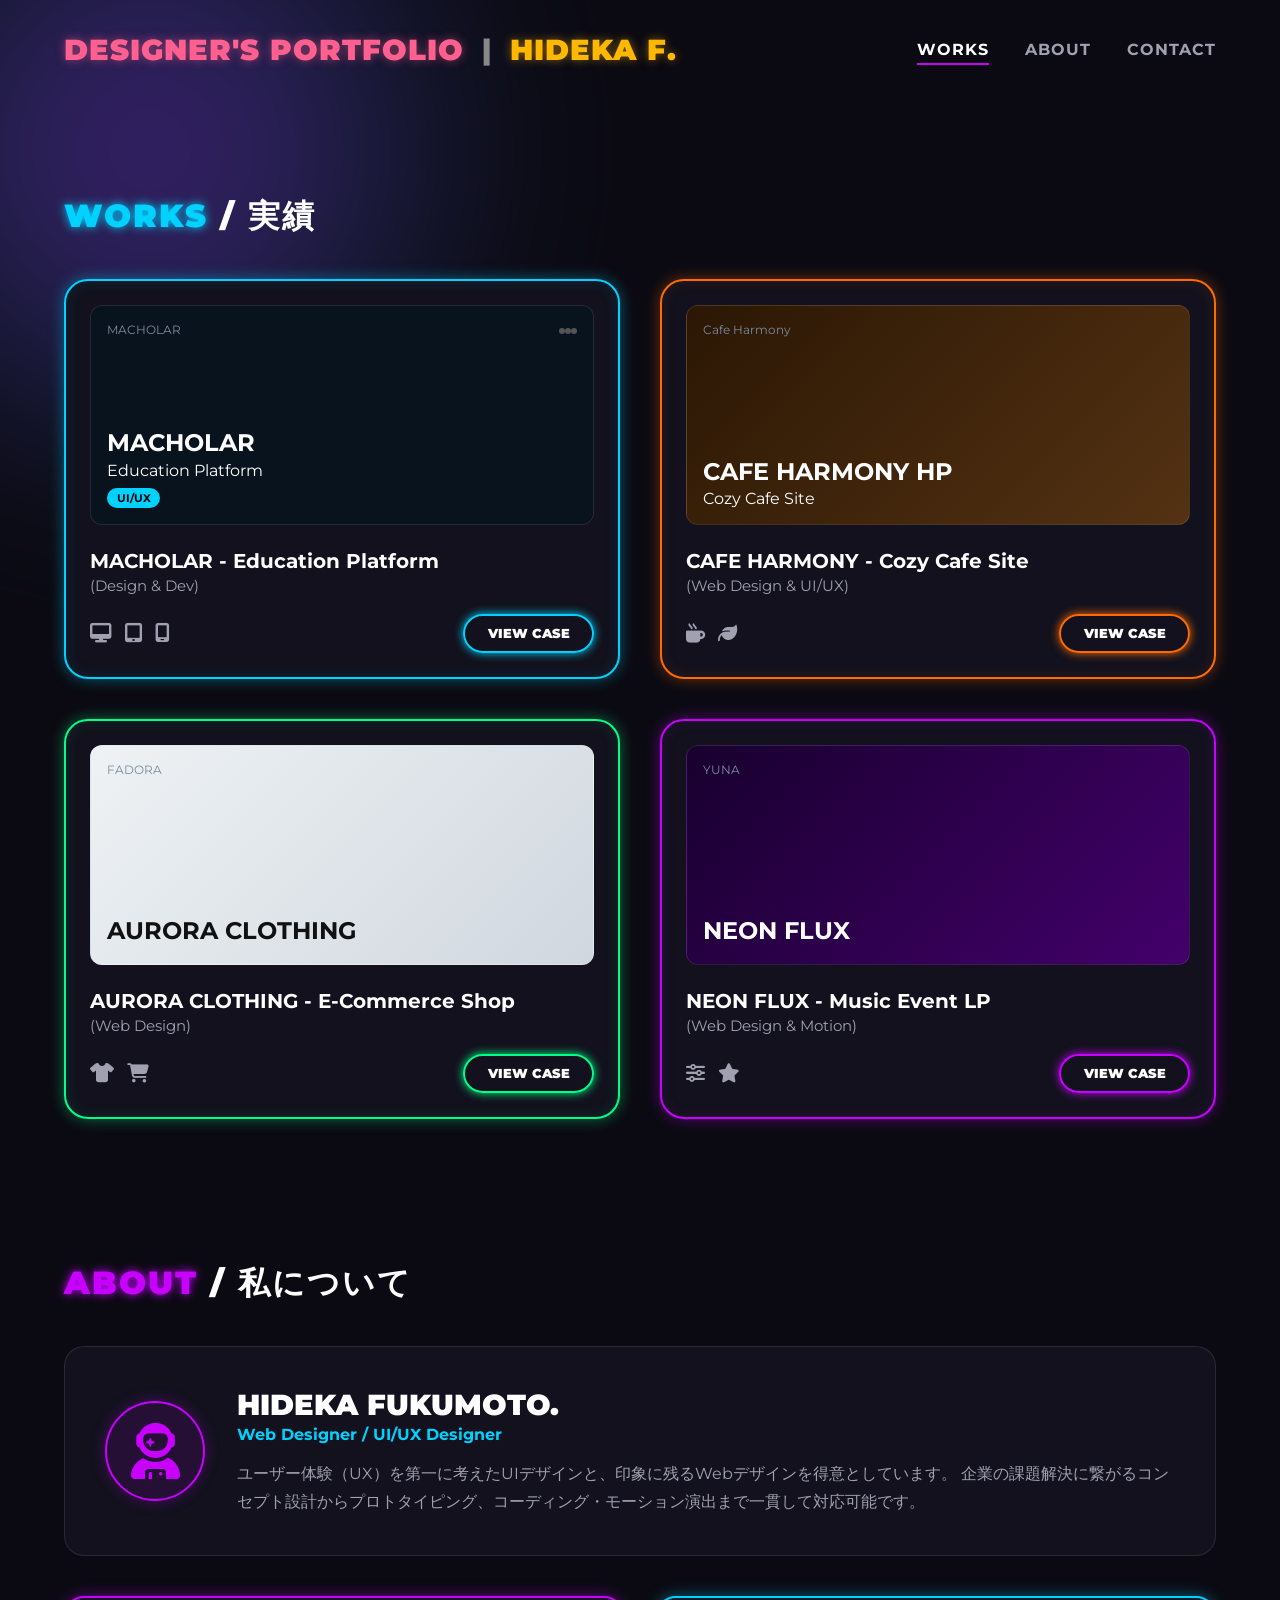
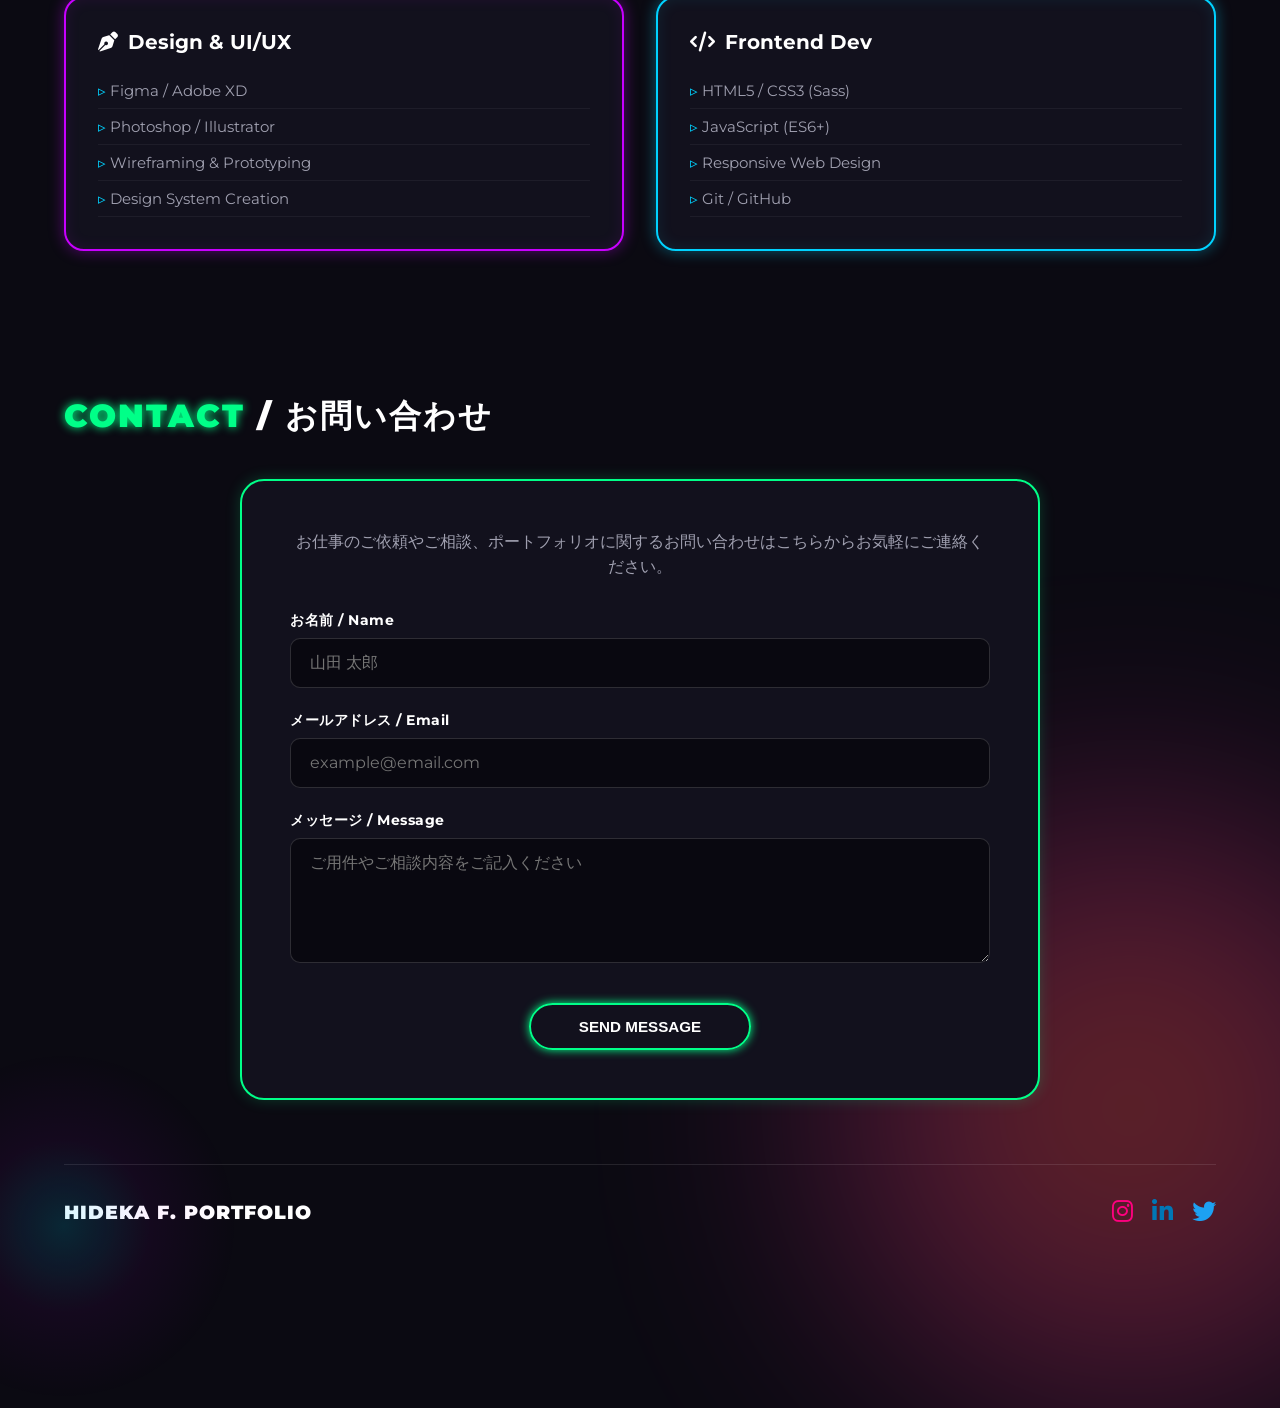
==== index.html @ 4e2003df "全体の更新（index css js）" ====
<!DOCTYPE html>
<html lang="ja">

<head>
  <meta charset="UTF-8">
  <meta name="viewport" content="width=device-width, initial-scale=1.0">
  <title>HIDEKA F. | DESIGNER'S PORTFOLIO</title>
  <link rel="stylesheet" href="css/style.css">
  <!-- アイコン表示用のFontAwesome (CDN) -->
  <link rel="stylesheet" href="https://cdnjs.cloudflare.com/ajax/libs/font-awesome/6.4.0/css/all.min.css">
  <!-- フォント (Montserrat) -->
  <link href="https://fonts.googleapis.com/css2?family=Montserrat:wght@400;700;900&display=swap" rel="stylesheet">
</head>

<body>

  <!-- 背景の発光グラフィック効果 -->
  <div class="bg-glow bg-glow-top-left"></div>
  <div class="bg-glow bg-glow-bottom-right"></div>

  <!-- ヘッダー -->
  <header class="navbar">
    <div class="logo">
      <span class="logo-highlight">DESIGNER'S PORTFOLIO</span>
      <span class="logo-divider">|</span>
      <span class="logo-name">HIDEKA F.</span>
    </div>
    <nav class="nav-links">
      <a href="#works" class="active">WORKS</a>
      <a href="#about">ABOUT</a>
      <a href="#contact">CONTACT</a>
    </nav>
  </header>
  <!-- メインコンテンツ -->
  <main class="container">

    <!-- SECTION 1: WORKS -->
    <section id="works" class="section">
      <h2 class="section-title"><span class="neon-text-blue">WORKS</span> / 実績</h2>
      <div class="works-grid">

        <!-- CARD 1: BLUE (MACHOLAR) -->
        <div class="card neon-blue">
          <div class="card-screen">
            <div class="screen-header">
              <span>MACHOLAR</span>
              <div class="dots"><span></span><span></span><span></span></div>
            </div>
            <div class="screen-body">
              <h2>MACHOLAR</h2>
              <p>Education Platform</p>
              <div class="badge">UI/UX</div>
            </div>
          </div>
          <div class="card-info">
            <h3 class="card-title">MACHOLAR - Education Platform</h3>
            <p class="card-subtitle">(Design & Dev)</p>
            <div class="card-footer">
              <div class="device-icons">
                <i class="fa-solid fa-desktop"></i>
                <i class="fa-solid fa-tablet-screen-button"></i>
                <i class="fa-solid fa-mobile-screen"></i>
              </div>
              <a href="#" class="btn btn-blue">VIEW CASE</a>
            </div>
          </div>
        </div>

        <!-- CARD 2: ORANGE (CAFE HARMONY) -->
        <div class="card neon-orange">
          <div class="card-screen cafe-bg">
            <div class="screen-header">
              <span>Cafe Harmony</span>
            </div>
            <div class="screen-body">
              <h2>CAFE HARMONY HP</h2>
              <p>Cozy Cafe Site</p>
            </div>
          </div>
          <div class="card-info">
            <h3 class="card-title">CAFE HARMONY - Cozy Cafe Site</h3>
            <p class="card-subtitle">(Web Design & UI/UX)</p>
            <div class="card-footer">
              <div class="device-icons">
                <i class="fa-solid fa-mug-hot"></i>
                <i class="fa-solid fa-leaf"></i>
              </div>
              <a href="#" class="btn btn-orange">VIEW CASE</a>
            </div>
          </div>
        </div>

        <!-- CARD 3: GREEN (AURORA CLOTHING) -->
        <div class="card neon-green">
          <div class="card-screen clothing-bg">
            <div class="screen-header">
              <span>FADORA</span>
            </div>
            <div class="screen-body dark-text">
              <h2>AURORA CLOTHING</h2>
            </div>
          </div>
          <div class="card-info">
            <h3 class="card-title">AURORA CLOTHING - E-Commerce Shop</h3>
            <p class="card-subtitle">(Web Design)</p>
            <div class="card-footer">
              <div class="device-icons">
                <i class="fa-solid fa-shirt"></i>
                <i class="fa-solid fa-cart-shopping"></i>
              </div>
              <a href="#" class="btn btn-green">VIEW CASE</a>
            </div>
          </div>
        </div>

        <!-- CARD 4: PURPLE (NEON FLUX) -->
        <div class="card neon-purple">
          <div class="card-screen neon-bg">
            <div class="screen-header">
              <span>YUNA</span>
            </div>
            <div class="screen-body">
              <h2>NEON FLUX</h2>
            </div>
          </div>
          <div class="card-info">
            <h3 class="card-title">NEON FLUX - Music Event LP</h3>
            <p class="card-subtitle">(Web Design & Motion)</p>
            <div class="card-footer">
              <div class="device-icons">
                <i class="fa-solid fa-sliders"></i>
                <i class="fa-solid fa-star"></i>
              </div>
              <a href="#" class="btn btn-purple">VIEW CASE</a>
            </div>
          </div>
        </div>

      </div>
    </section>

    <!-- SECTION 2: ABOUT (新設) -->
    <section id="about" class="section">
      <h2 class="section-title"><span class="neon-text-purple">ABOUT</span> / 私について</h2>
      <div class="about-container">

        <!-- プロフィール -->
        <div class="about-profile">
          <div class="profile-avatar">
            <i class="fa-solid fa-user-astronaut"></i>
          </div>
          <div class="profile-text">
            <h3>HIDEKA FUKUMOTO.</h3>
            <p class="subtitle">Web Designer / UI/UX Designer</p>
            <p class="description">
              ユーザー体験（UX）を第一に考えたUIデザインと、印象に残るWebデザインを得意としています。
              企業の課題解決に繋がるコンセプト設計からプロトタイピング、コーディング・モーション演出まで一貫して対応可能です。
            </p>
          </div>
        </div>

        <!-- スキルカード -->
        <div class="skills-grid">
          <div class="skill-card neon-purple">
            <h4><i class="fa-solid fa-pen-nib"></i> Design & UI/UX</h4>
            <ul>
              <li>Figma / Adobe XD</li>
              <li>Photoshop / Illustrator</li>
              <li>Wireframing & Prototyping</li>
              <li>Design System Creation</li>
            </ul>
          </div>
          <div class="skill-card neon-blue">
            <h4><i class="fa-solid fa-code"></i> Frontend Dev</h4>
            <ul>
              <li>HTML5 / CSS3 (Sass)</li>
              <li>JavaScript (ES6+)</li>
              <li>Responsive Web Design</li>
              <li>Git / GitHub</li>
            </ul>
          </div>
        </div>

      </div>
    </section>

    <!-- SECTION 3: CONTACT (新設) -->
    <section id="contact" class="section">
      <h2 class="section-title"><span class="neon-text-green">CONTACT</span> / お問い合わせ</h2>
      <div class="contact-container">
        <p class="contact-lead">お仕事のご依頼やご相談、ポートフォリオに関するお問い合わせはこちらからお気軽にご連絡ください。</p>

        <form class="contact-form" onsubmit="event.preventDefault(); alert('メッセージが送信されました！（デモ）');">
          <div class="form-group">
            <label for="name">お名前 / Name</label>
            <input type="text" id="name" placeholder="山田 太郎" required>
          </div>
          <div class="form-group">
            <label for="email">メールアドレス / Email</label>
            <input type="email" id="email" placeholder="example@email.com" required>
          </div>
          <div class="form-group">
            <label for="message">メッセージ / Message</label>
            <textarea id="message" rows="5" placeholder="ご用件やご相談内容をご記入ください" required></textarea>
          </div>
          <button type="submit" class="btn btn-green btn-submit">SEND MESSAGE</button>
        </form>
      </div>
    </section>

  </main>

  <!-- フッター -->
  <footer class="footer">
    <div class="footer-title">HIDEKA F. PORTFOLIO</div>
    <div class="social-links">
      <a href="#" class="icon-ig"><i class="fa-brands fa-instagram"></i></a>
      <a href="#" class="icon-in"><i class="fa-brands fa-linkedin-in"></i></a>
      <a href="#" class="icon-tw"><i class="fa-brands fa-twitter"></i></a>
    </div>
  </footer>
  <script src="js/main.js"></script>
</body>

</html>
---- css/style.css ----
/* --- 基本設定・カラー変数 --- */
:root {
  --bg-color: #0b0a12;
  --card-bg: #12111d;
  --text-main: #ffffff;
  --text-muted: #a0a0b0;

  /* ネオンカラー */
  --neon-blue: #00d2ff;
  --neon-orange: #ff6b00;
  --neon-green: #00ff88;
  --neon-purple: #c800ff;
}

* {
  box-sizing: border-box;
  margin: 0;
  padding: 0;
}

body {
  background-color: var(--bg-color);
  color: var(--text-main);
  font-family: "Montserrat", sans-serif;
  min-height: 100vh;
  position: relative;
  overflow-x: hidden;
  padding: 2rem 4rem;
}

/* --- 背景の発光グラデーション --- */
.bg-glow {
  position: absolute;
  border-radius: 50%;
  filter: blur(120px);
  z-index: -1;
  opacity: 0.35;
}

.bg-glow-top-left {
  width: 500px;
  height: 500px;
  background: radial-gradient(circle, var(--neon-purple), var(--neon-blue));
  top: -100px;
  left: -100px;
}

.bg-glow-bottom-right {
  width: 600px;
  height: 600px;
  background: radial-gradient(circle, var(--neon-orange), var(--neon-purple));
  bottom: -150px;
  right: -150px;
}

/* --- ナビゲーションバー --- */
.navbar {
  display: flex;
  justify-content: space-between;
  align-items: center;
  padding-bottom: 3rem;
}

.logo {
  font-size: 1.8rem;
  font-weight: 900;
  letter-spacing: 1px;
}

.logo-highlight {
  color: #ff608f;
  text-shadow: 0 0 10px rgba(255, 96, 143, 0.5);
}

.logo-divider {
  margin: 0 0.5rem;
  color: #888;
}

.logo-name {
  color: #ffb800;
  text-shadow: 0 0 10px rgba(255, 184, 0, 0.5);
}

.nav-links a {
  color: var(--text-muted);
  text-decoration: none;
  font-weight: 700;
  font-size: 1rem;
  margin-left: 2rem;
  transition: all 0.3s ease;
  letter-spacing: 1px;
}

.nav-links a:hover,
.nav-links a.active {
  color: #ffffff;
  border-bottom: 2px solid var(--neon-purple);
  padding-bottom: 4px;
}

/* --- メインコンテンツ（グリッド） --- */
.container {
  max-width: 1300px;
  margin: 0 auto;
}

.works-grid {
  display: grid;
  grid-template-columns: repeat(2, 1fr);
  gap: 2.5rem;
  margin-bottom: 4rem;
}

/* --- カードスタイル & ネオン枠線 --- */
.card {
  background-color: var(--card-bg);
  border-radius: 24px;
  padding: 1.5rem;
  transition:
    transform 0.3s ease,
    box-shadow 0.3s ease;
  position: relative;
  display: flex;
  flex-direction: column;
  justify-content: space-between;
}

.card:hover {
  transform: translateY(-8px);
}

/* ネオン個別に適用 */
.neon-blue {
  border: 2px solid var(--neon-blue);
  box-shadow:
    0 0 15px rgba(0, 210, 255, 0.4),
    inset 0 0 15px rgba(0, 210, 255, 0.1);
}

.neon-orange {
  border: 2px solid var(--neon-orange);
  box-shadow:
    0 0 15px rgba(255, 107, 0, 0.4),
    inset 0 0 15px rgba(255, 107, 0, 0.1);
}

.neon-green {
  border: 2px solid var(--neon-green);
  box-shadow:
    0 0 15px rgba(0, 255, 136, 0.4),
    inset 0 0 15px rgba(0, 255, 136, 0.1);
}

.neon-purple {
  border: 2px solid var(--neon-purple);
  box-shadow:
    0 0 15px rgba(200, 0, 255, 0.4),
    inset 0 0 15px rgba(200, 0, 255, 0.1);
}

/* --- カード内スクリーンモックアップ --- */
.card-screen {
  background: #09131d;
  border-radius: 12px;
  height: 220px;
  padding: 1rem;
  margin-bottom: 1.5rem;
  display: flex;
  flex-direction: column;
  justify-content: space-between;
  border: 1px solid rgba(255, 255, 255, 0.1);
}

.screen-header {
  display: flex;
  justify-content: space-between;
  font-size: 0.75rem;
  color: #7a8b9e;
}

.dots span {
  display: inline-block;
  width: 6px;
  height: 6px;
  background-color: #555;
  border-radius: 50%;
}

.screen-body h2 {
  font-size: 1.5rem;
  margin-bottom: 0.2rem;
}

.cafe-bg {
  background: linear-gradient(135deg, #2b1704, #543213);
}
.clothing-bg {
  background: linear-gradient(135deg, #eef2f5, #d0d7de);
  color: #111;
}
.dark-text h2 {
  color: #111;
}
.neon-bg {
  background: linear-gradient(135deg, #18002e, #43006b);
}

.badge {
  display: inline-block;
  background: var(--neon-blue);
  color: #000;
  font-size: 0.7rem;
  font-weight: bold;
  padding: 0.2rem 0.6rem;
  border-radius: 12px;
  margin-top: 0.5rem;
}

/* --- カードテキスト & フッター --- */
.card-title {
  font-size: 1.25rem;
  font-weight: 700;
}

.card-subtitle {
  color: var(--text-muted);
  font-size: 0.95rem;
  margin-top: 0.2rem;
  margin-bottom: 1.2rem;
}

.card-footer {
  display: flex;
  justify-content: space-between;
  align-items: center;
}

.device-icons {
  display: flex;
  gap: 0.8rem;
  font-size: 1.2rem;
  color: var(--text-muted);
}

/* --- VIEW CASE ボタン --- */
.btn {
  text-decoration: none;
  font-size: 0.8rem;
  font-weight: 900;
  padding: 0.6rem 1.4rem;
  border-radius: 30px;
  transition:
    transform 0.2s,
    box-shadow 0.2s;
  color: #fff;
}

.btn:hover {
  transform: scale(1.05);
}

.btn-blue {
  background-color: transparent;
  border: 2px solid var(--neon-blue);
  box-shadow: 0 0 10px var(--neon-blue);
}

.btn-orange {
  background-color: transparent;
  border: 2px solid var(--neon-orange);
  box-shadow: 0 0 10px var(--neon-orange);
}

.btn-green {
  background-color: transparent;
  border: 2px solid var(--neon-green);
  box-shadow: 0 0 10px var(--neon-green);
}

.btn-purple {
  background-color: transparent;
  border: 2px solid var(--neon-purple);
  box-shadow: 0 0 10px var(--neon-purple);
}

/* --- フッター --- */
.footer {
  display: flex;
  justify-content: space-between;
  align-items: center;
  padding-top: 2rem;
  border-top: 1px solid rgba(255, 255, 255, 0.1);
}

.footer-title {
  font-weight: 900;
  font-size: 1.2rem;
  letter-spacing: 1px;
}

.social-links {
  display: flex;
  gap: 1.2rem;
}

.social-links a {
  color: var(--neon-blue);
  font-size: 1.5rem;
  transition:
    color 0.3s,
    transform 0.3s;
}

.social-links a:hover {
  transform: scale(1.2);
}

.icon-ig {
  color: #ff007f !important;
}
.icon-in {
  color: #0077b5 !important;
}
.icon-tw {
  color: #1da1f2 !important;
}

/* レスポンシブ対応 (スマホ表示) */
@media (max-width: 768px) {
  body {
    padding: 1.5rem;
  }
  .works-grid {
    grid-template-columns: 1fr;
  }
  .navbar {
    flex-direction: column;
    gap: 1rem;
  }
  .nav-links a {
    margin: 0 0.8rem;
  }
}
/* --- 追加: マウス追従スポットライト --- */
.mouse-glow {
  position: fixed;
  width: 350px;
  height: 350px;
  border-radius: 50%;
  background: radial-gradient(
    circle,
    rgba(0, 210, 255, 0.15),
    rgba(200, 0, 255, 0.05),
    transparent 70%
  );
  pointer-events: none; /* マウス操作を邪魔しない */
  transform: translate(-50%, -50%);
  z-index: 9999;
  transition:
    width 0.3s,
    height 0.3s;
}

/* --- 追加: スクロール出現アニメーション設定 --- */
.scroll-fade {
  opacity: 0;
  transform: translateY(40px);
  transition:
    opacity 0.8s ease-out,
    transform 0.8s ease-out,
    box-shadow 0.3s ease;
}

.scroll-fade.is-visible {
  opacity: 1;
  transform: translateY(0);
}

/* 3Dチルト用の視点設定を親要素とカードに付与 */
.works-grid {
  perspective: 1000px;
}

.card {
  transform-style: preserve-3d;
  will-change: transform;
}
/* --- 追加: セクション共通デザイン --- */
.section {
  padding-top: 5rem;
  margin-bottom: 4rem;
}

.section-title {
  font-size: 2rem;
  font-weight: 900;
  margin-bottom: 2.5rem;
  letter-spacing: 2px;
}

.neon-text-blue {
  color: var(--neon-blue);
  text-shadow: 0 0 10px var(--neon-blue);
}
.neon-text-purple {
  color: var(--neon-purple);
  text-shadow: 0 0 10px var(--neon-purple);
}
.neon-text-green {
  color: var(--neon-green);
  text-shadow: 0 0 10px var(--neon-green);
}

/* --- 追加: ABOUT セクション --- */
.about-container {
  display: flex;
  flex-direction: column;
  gap: 2.5rem;
}

.about-profile {
  display: flex;
  align-items: center;
  gap: 2rem;
  background: var(--card-bg);
  padding: 2.5rem;
  border-radius: 20px;
  border: 1px solid rgba(255, 255, 255, 0.1);
}

.profile-avatar {
  font-size: 3.5rem;
  color: var(--neon-purple);
  background: rgba(200, 0, 255, 0.1);
  width: 100px;
  height: 100px;
  border-radius: 50%;
  display: flex;
  align-items: center;
  justify-content: center;
  border: 2px solid var(--neon-purple);
  box-shadow: 0 0 15px rgba(200, 0, 255, 0.3);
  flex-shrink: 0;
}

.profile-text h3 {
  font-size: 1.8rem;
  font-weight: 900;
}

.profile-text .subtitle {
  color: var(--neon-blue);
  font-weight: 700;
  margin-top: 0.2rem;
  margin-bottom: 1rem;
}

.profile-text .description {
  color: var(--text-muted);
  line-height: 1.7;
}

.skills-grid {
  display: grid;
  grid-template-columns: repeat(2, 1fr);
  gap: 2rem;
}

.skill-card {
  background: var(--card-bg);
  padding: 2rem;
  border-radius: 20px;
}

.skill-card h4 {
  font-size: 1.25rem;
  margin-bottom: 1.2rem;
  display: flex;
  align-items: center;
  gap: 0.6rem;
}

.skill-card ul {
  list-style: none;
  padding-left: 0;
}

.skill-card li {
  color: var(--text-muted);
  padding: 0.5rem 0;
  border-bottom: 1px solid rgba(255, 255, 255, 0.05);
  font-size: 0.95rem;
}

.skill-card li::before {
  content: "▹ ";
  color: var(--neon-blue);
}

/* --- 追加: CONTACT セクション --- */
.contact-container {
  background: var(--card-bg);
  padding: 3rem;
  border-radius: 24px;
  border: 2px solid var(--neon-green);
  box-shadow: 0 0 15px rgba(0, 255, 136, 0.2);
  max-width: 800px;
  margin: 0 auto;
}

.contact-lead {
  color: var(--text-muted);
  margin-bottom: 2rem;
  text-align: center;
  line-height: 1.6;
}

.contact-form {
  display: flex;
  flex-direction: column;
  gap: 1.5rem;
}

.form-group {
  display: flex;
  flex-direction: column;
  gap: 0.5rem;
}

.form-group label {
  font-size: 0.85rem;
  font-weight: 700;
  color: var(--text-main);
  letter-spacing: 0.5px;
}

.form-group input,
.form-group textarea {
  background: #090810;
  border: 1px solid rgba(255, 255, 255, 0.15);
  border-radius: 10px;
  padding: 0.9rem 1.2rem;
  color: #fff;
  font-family: inherit;
  font-size: 1rem;
  outline: none;
  transition:
    border-color 0.3s,
    box-shadow 0.3s;
}

.form-group input:focus,
.form-group textarea:focus {
  border-color: var(--neon-green);
  box-shadow: 0 0 12px rgba(0, 255, 136, 0.3);
}

.btn-submit {
  align-self: center;
  cursor: pointer;
  padding: 0.8rem 3rem;
  font-size: 0.95rem;
  margin-top: 1rem;
}

/* スマホ表示の調整 */
@media (max-width: 768px) {
  .about-profile {
    flex-direction: column;
    text-align: center;
  }
  .skills-grid {
    grid-template-columns: 1fr;
  }
  .contact-container {
    padding: 1.5rem;
  }
}
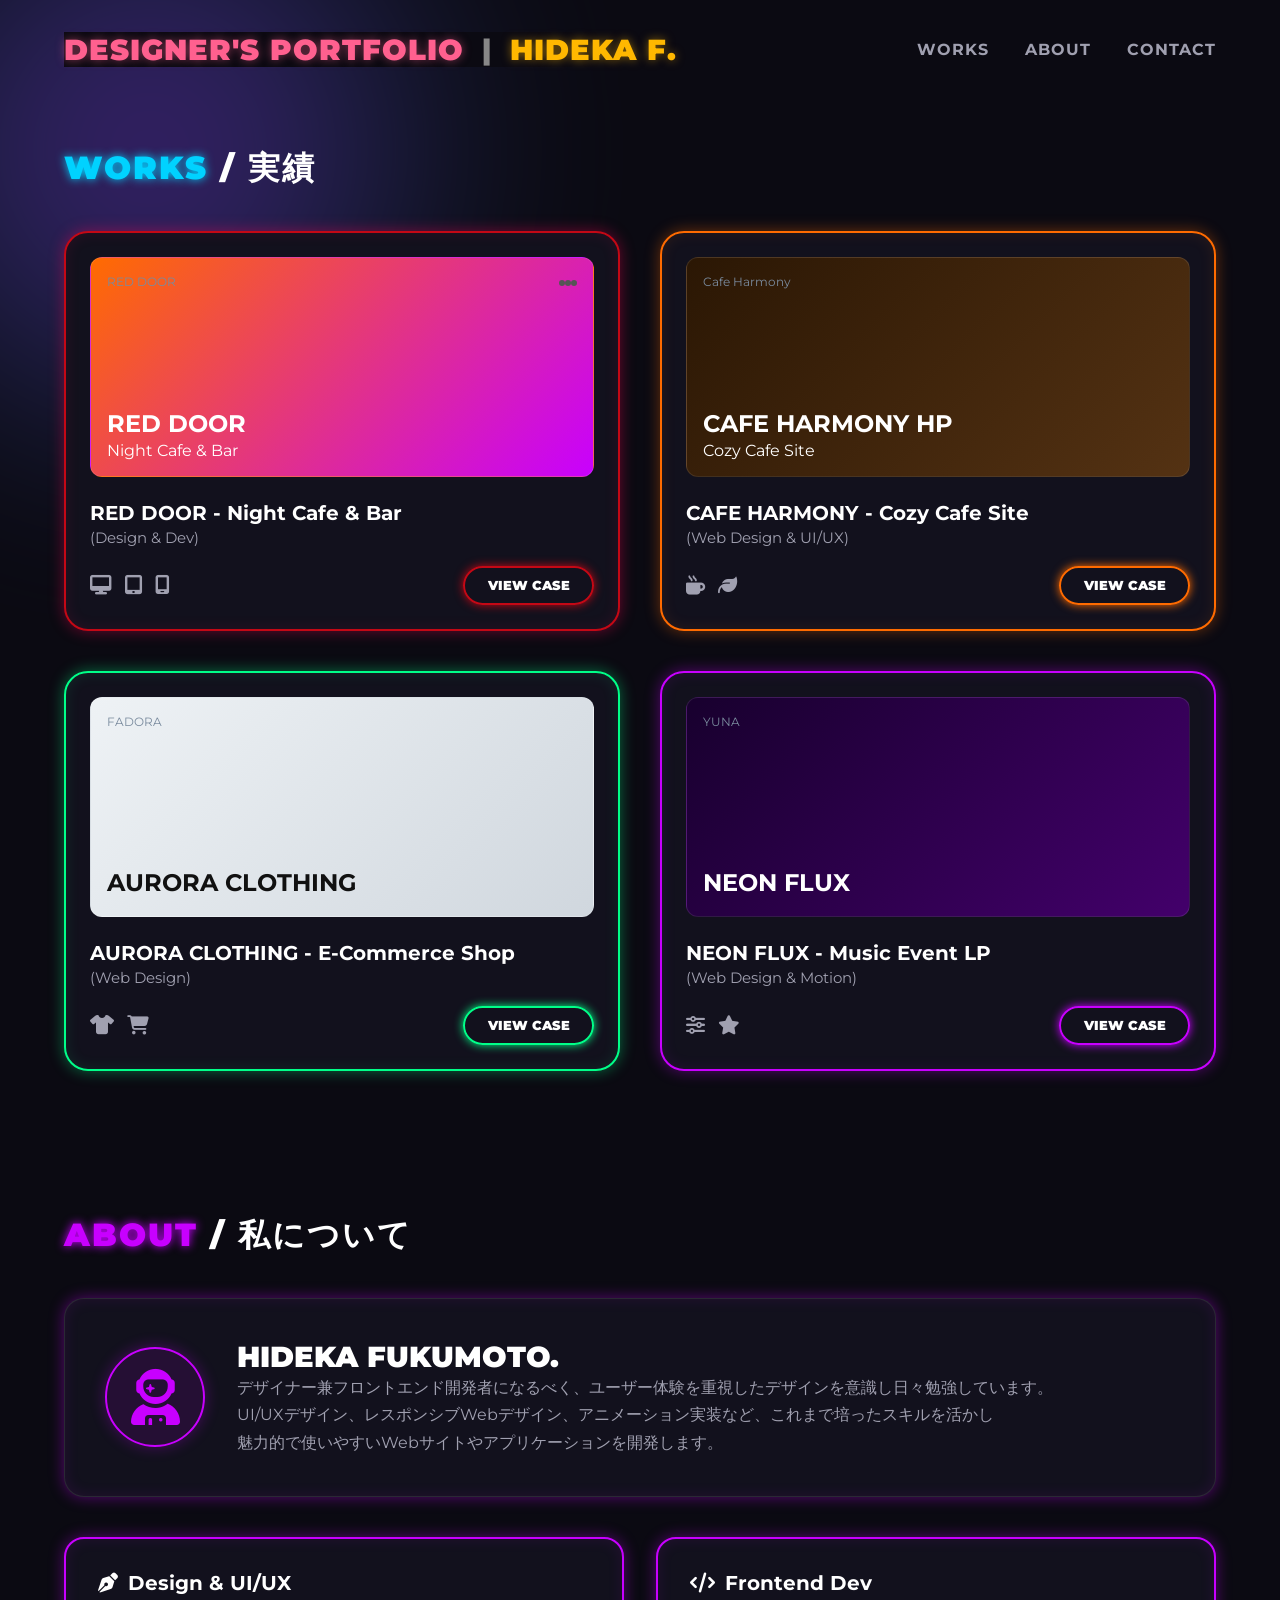
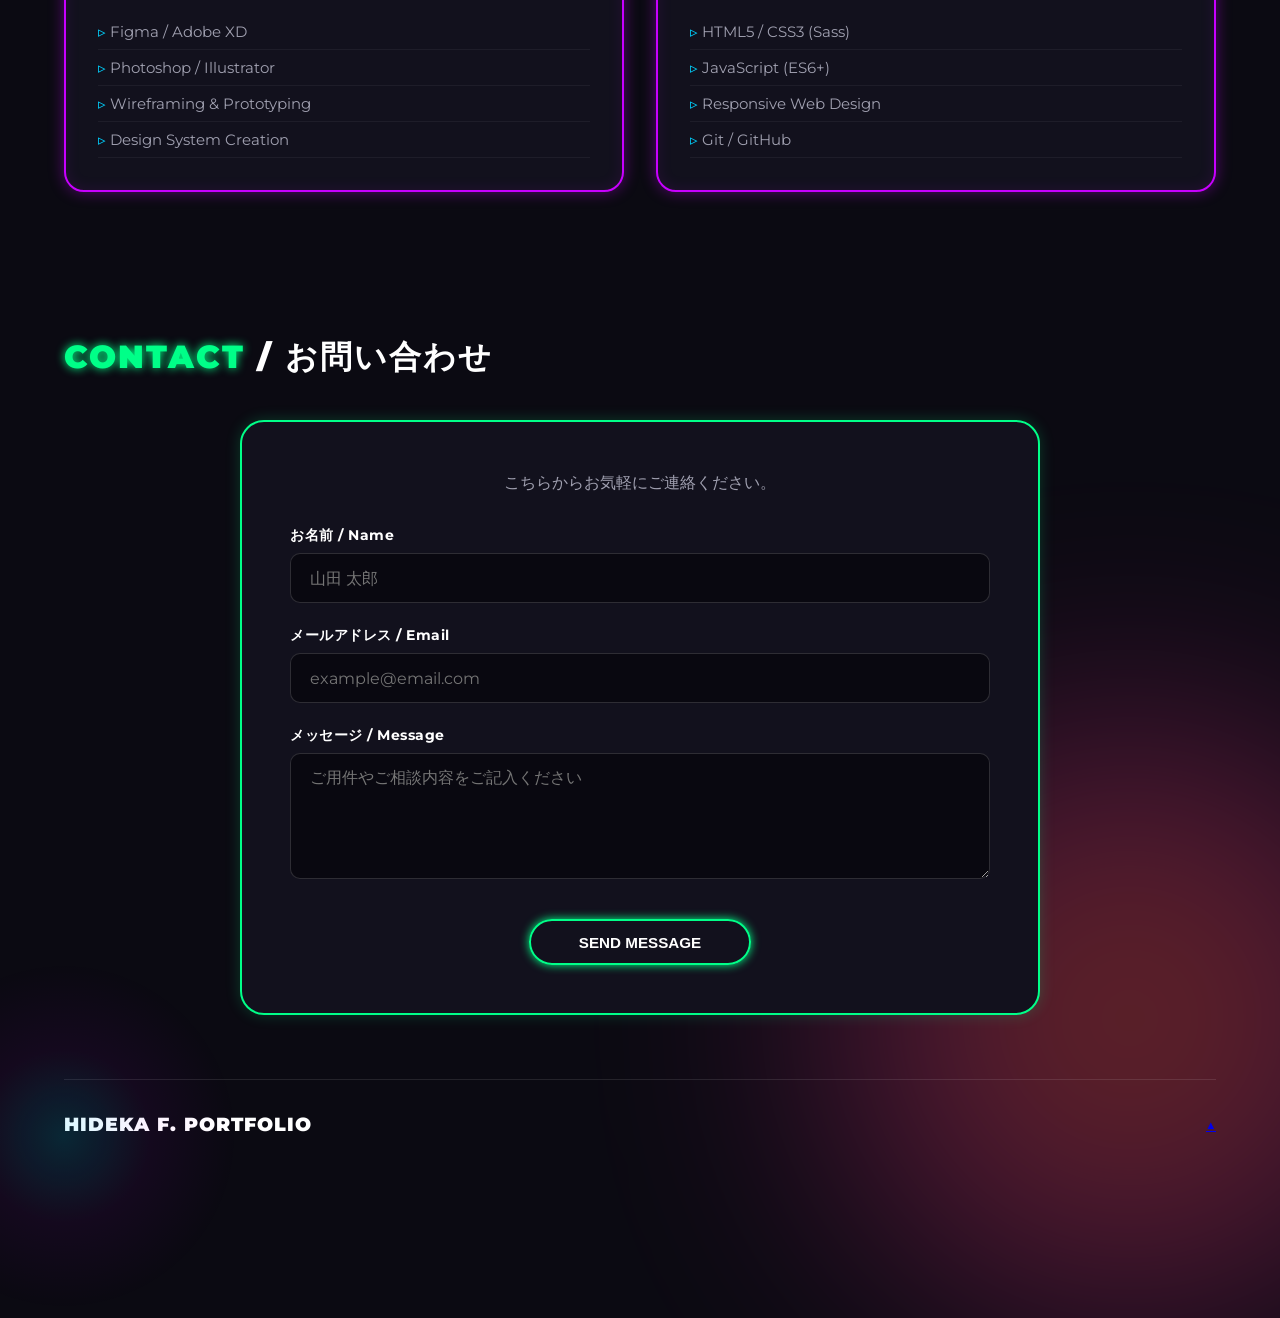
==== commit 5ebde5cf: "デザイン調整" ====
--- a/index.html
+++ b/index.html
@@ -4,7 +4,7 @@
 <head>
   <meta charset="UTF-8">
   <meta name="viewport" content="width=device-width, initial-scale=1.0">
-  <title>HIDEKA F. | DESIGNER'S PORTFOLIO</title>
+  <title>HIDEKA F. | PORTFOLIO</title>
   <link rel="stylesheet" href="css/style.css">
   <!-- アイコン表示用のFontAwesome (CDN) -->
   <link rel="stylesheet" href="https://cdnjs.cloudflare.com/ajax/libs/font-awesome/6.4.0/css/all.min.css">
@@ -26,7 +26,7 @@
       <span class="logo-name">HIDEKA F.</span>
     </div>
     <nav class="nav-links">
-      <a href="#works" class="active">WORKS</a>
+      <a href="#works">WORKS</a>
       <a href="#about">ABOUT</a>
       <a href="#contact">CONTACT</a>
     </nav>
@@ -39,21 +39,20 @@
       <h2 class="section-title"><span class="neon-text-blue">WORKS</span> / 実績</h2>
       <div class="works-grid">
 
-        <!-- CARD 1: BLUE (MACHOLAR) -->
-        <div class="card neon-blue">
-          <div class="card-screen">
-            <div class="screen-header">
-              <span>MACHOLAR</span>
+        <!-- CARD 1: RED (RED DOOR) -->
+        <div class="card neon-red">
+          <div class="card-screen bar-bg">
+            <div class="screen-header">
+              <span>RED DOOR</span>
               <div class="dots"><span></span><span></span><span></span></div>
             </div>
             <div class="screen-body">
-              <h2>MACHOLAR</h2>
-              <p>Education Platform</p>
-              <div class="badge">UI/UX</div>
-            </div>
-          </div>
-          <div class="card-info">
-            <h3 class="card-title">MACHOLAR - Education Platform</h3>
+              <h2>RED DOOR</h2>
+              <p>Night Cafe & Bar</p>
+            </div>
+          </div>
+          <div class="card-info">
+            <h3 class="card-title">RED DOOR - Night Cafe & Bar</h3>
             <p class="card-subtitle">(Design & Dev)</p>
             <div class="card-footer">
               <div class="device-icons">
@@ -61,7 +60,7 @@
                 <i class="fa-solid fa-tablet-screen-button"></i>
                 <i class="fa-solid fa-mobile-screen"></i>
               </div>
-              <a href="#" class="btn btn-blue">VIEW CASE</a>
+              <a href="https://hidekaxxx.github.io/RedDoor/" class="btn btn-red">VIEW CASE</a>
             </div>
           </div>
         </div>
@@ -139,22 +138,22 @@
       </div>
     </section>
 
-    <!-- SECTION 2: ABOUT (新設) -->
+    <!-- SECTION 2: ABOUT -->
     <section id="about" class="section">
       <h2 class="section-title"><span class="neon-text-purple">ABOUT</span> / 私について</h2>
       <div class="about-container">
 
         <!-- プロフィール -->
-        <div class="about-profile">
+        <div class="about-profile neon-purple">
           <div class="profile-avatar">
             <i class="fa-solid fa-user-astronaut"></i>
           </div>
           <div class="profile-text">
             <h3>HIDEKA FUKUMOTO.</h3>
-            <p class="subtitle">Web Designer / UI/UX Designer</p>
             <p class="description">
-              ユーザー体験（UX）を第一に考えたUIデザインと、印象に残るWebデザインを得意としています。
-              企業の課題解決に繋がるコンセプト設計からプロトタイピング、コーディング・モーション演出まで一貫して対応可能です。
+              デザイナー兼フロントエンド開発者になるべく、ユーザー体験を重視したデザインを意識し日々勉強しています。<br>
+              UI/UXデザイン、レスポンシブWebデザイン、アニメーション実装など、これまで培ったスキルを活かし<br>
+              魅力的で使いやすいWebサイトやアプリケーションを開発します。
             </p>
           </div>
         </div>
@@ -170,7 +169,7 @@
               <li>Design System Creation</li>
             </ul>
           </div>
-          <div class="skill-card neon-blue">
+          <div class="skill-card neon-purple">
             <h4><i class="fa-solid fa-code"></i> Frontend Dev</h4>
             <ul>
               <li>HTML5 / CSS3 (Sass)</li>
@@ -184,13 +183,13 @@
       </div>
     </section>
 
-    <!-- SECTION 3: CONTACT (新設) -->
+    <!-- SECTION 3: CONTACT -->
     <section id="contact" class="section">
       <h2 class="section-title"><span class="neon-text-green">CONTACT</span> / お問い合わせ</h2>
       <div class="contact-container">
-        <p class="contact-lead">お仕事のご依頼やご相談、ポートフォリオに関するお問い合わせはこちらからお気軽にご連絡ください。</p>
-
-        <form class="contact-form" onsubmit="event.preventDefault(); alert('メッセージが送信されました！（デモ）');">
+        <p class="contact-lead">こちらからお気軽にご連絡ください。</p>
+
+        <form class="contact-form" onsubmit="event.preventDefault(送信完了); alert('メッセージが送信されました！');">
           <div class="form-group">
             <label for="name">お名前 / Name</label>
             <input type="text" id="name" placeholder="山田 太郎" required>
@@ -213,10 +212,7 @@
   <!-- フッター -->
   <footer class="footer">
     <div class="footer-title">HIDEKA F. PORTFOLIO</div>
-    <div class="social-links">
-      <a href="#" class="icon-ig"><i class="fa-brands fa-instagram"></i></a>
-      <a href="#" class="icon-in"><i class="fa-brands fa-linkedin-in"></i></a>
-      <a href="#" class="icon-tw"><i class="fa-brands fa-twitter"></i></a>
+    <a href="#">▲</a>
     </div>
   </footer>
   <script src="js/main.js"></script>
--- a/css/style.css
+++ b/css/style.css
@@ -6,10 +6,11 @@
   --text-muted: #a0a0b0;
 
   /* ネオンカラー */
-  --neon-blue: #00d2ff;
+  --neon-red: #c40815;
   --neon-orange: #ff6b00;
   --neon-green: #00ff88;
   --neon-purple: #c800ff;
+  --neon-blue: #00d2ff;
 }
 
 * {
@@ -58,7 +59,11 @@
   display: flex;
   justify-content: space-between;
   align-items: center;
-  padding-bottom: 3rem;
+  padding-bottom: 1.5rem 0;
+  position: sticky;
+  top: 0;
+  z-index: 1000;
+  background-color: var(--bg-color);
 }
 
 .logo {
@@ -131,11 +136,11 @@
 }
 
 /* ネオン個別に適用 */
-.neon-blue {
-  border: 2px solid var(--neon-blue);
+.neon-red {
+  border: 2px solid var(--neon-red);
   box-shadow:
-    0 0 15px rgba(0, 210, 255, 0.4),
-    inset 0 0 15px rgba(0, 210, 255, 0.1);
+    0 0 15px rgba(255, 0, 85, 0.4),
+    inset 0 0 15px rgba(255, 0, 85, 0.1);
 }
 
 .neon-orange {
@@ -192,6 +197,10 @@
   margin-bottom: 0.2rem;
 }
 
+.bar-bg {
+  background: linear-gradient(135deg, #ff6b00, #c800ff);
+  color: #fff;
+}
 .cafe-bg {
   background: linear-gradient(135deg, #2b1704, #543213);
 }
@@ -208,7 +217,7 @@
 
 .badge {
   display: inline-block;
-  background: var(--neon-blue);
+  background: var(--neon-red);
   color: #000;
   font-size: 0.7rem;
   font-weight: bold;
@@ -260,10 +269,10 @@
   transform: scale(1.05);
 }
 
-.btn-blue {
+.btn-red {
   background-color: transparent;
-  border: 2px solid var(--neon-blue);
-  box-shadow: 0 0 10px var(--neon-blue);
+  border: 2px solid var(--neon-red);
+  box-shadow: 0 0 10px var(--neon-red);
 }
 
 .btn-orange {
@@ -342,7 +351,7 @@
     margin: 0 0.8rem;
   }
 }
-/* --- 追加: マウス追従スポットライト --- */
+/* ---  マウス追従スポットライト --- */
 .mouse-glow {
   position: fixed;
   width: 350px;
@@ -362,7 +371,7 @@
     height 0.3s;
 }
 
-/* --- 追加: スクロール出現アニメーション設定 --- */
+/* --- スクロール出現アニメーション設定 --- */
 .scroll-fade {
   opacity: 0;
   transform: translateY(40px);
@@ -386,7 +395,7 @@
   transform-style: preserve-3d;
   will-change: transform;
 }
-/* --- 追加: セクション共通デザイン --- */
+/* ---  セクション共通デザイン --- */
 .section {
   padding-top: 5rem;
   margin-bottom: 4rem;
@@ -412,7 +421,7 @@
   text-shadow: 0 0 10px var(--neon-green);
 }
 
-/* --- 追加: ABOUT セクション --- */
+/* --- ABOUT セクション --- */
 .about-container {
   display: flex;
   flex-direction: column;
@@ -498,7 +507,7 @@
   color: var(--neon-blue);
 }
 
-/* --- 追加: CONTACT セクション --- */
+/* ---  CONTACT セクション --- */
 .contact-container {
   background: var(--card-bg);
   padding: 3rem;
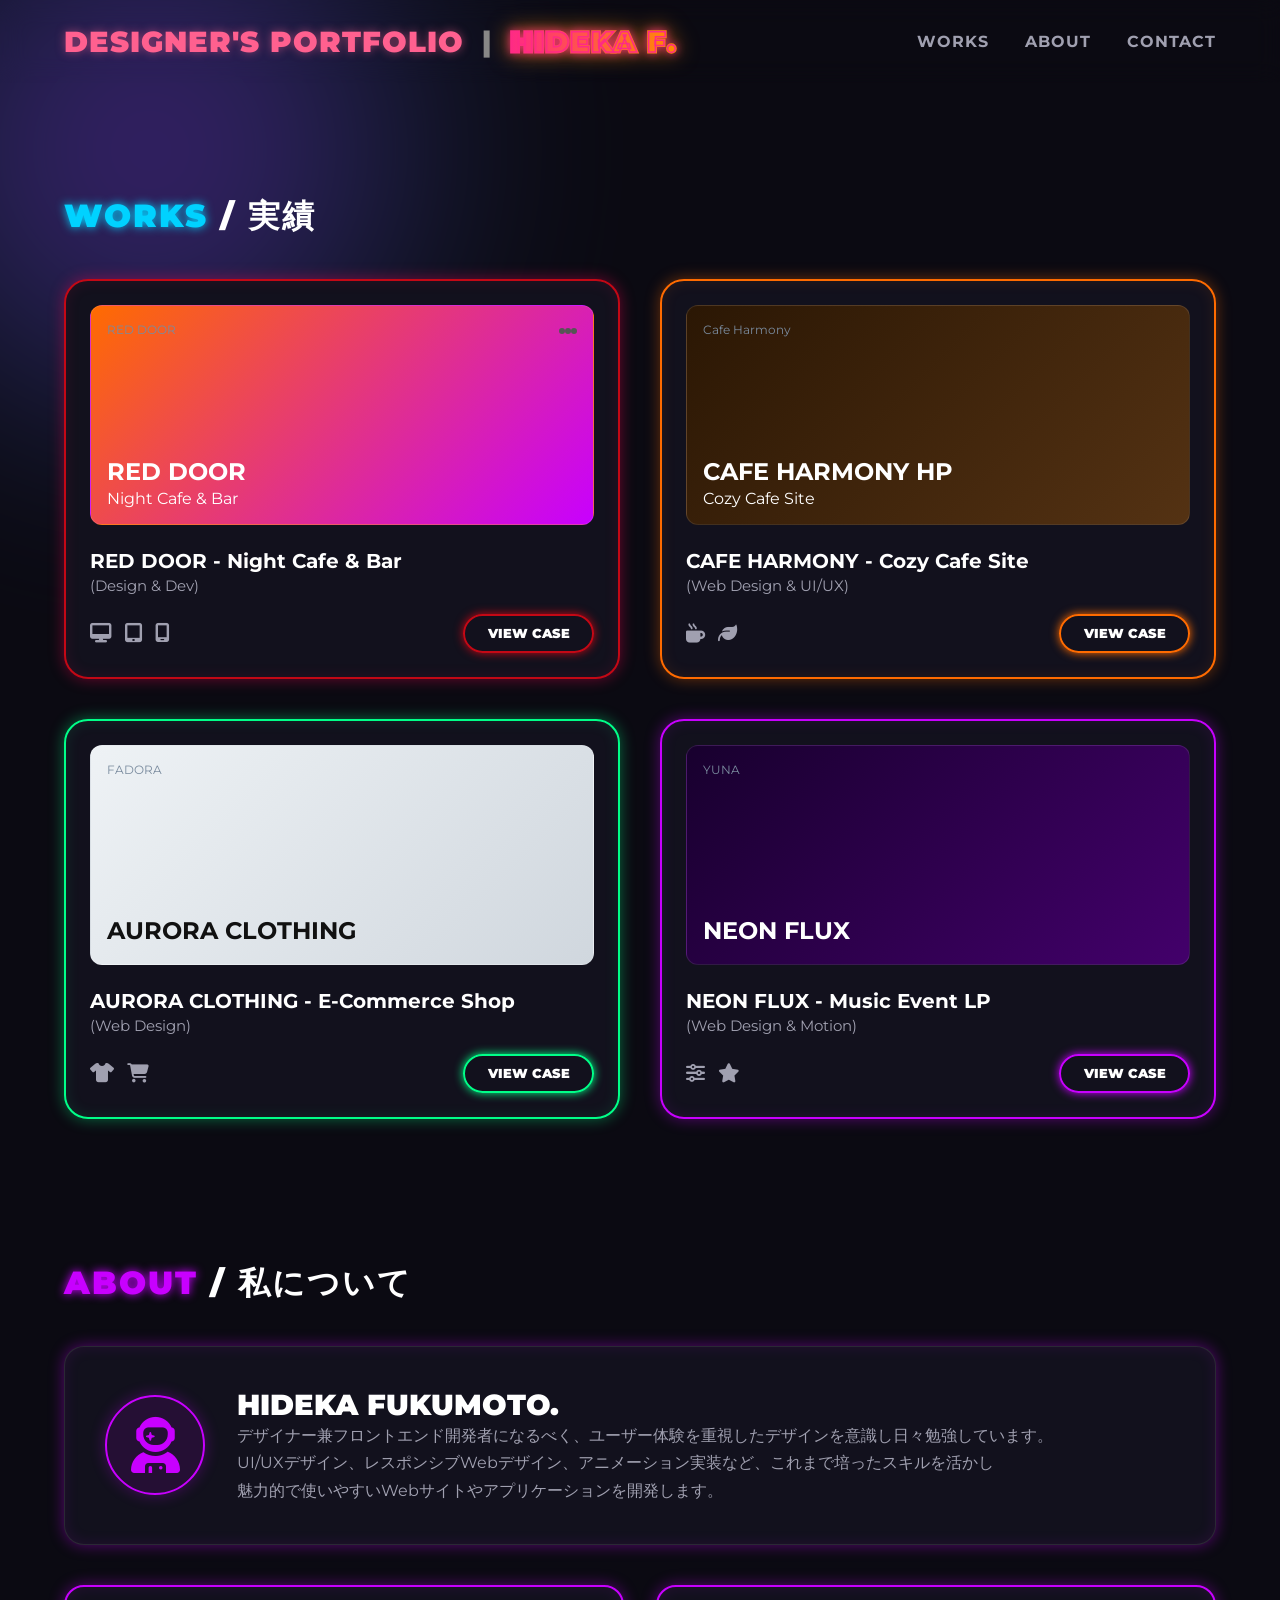
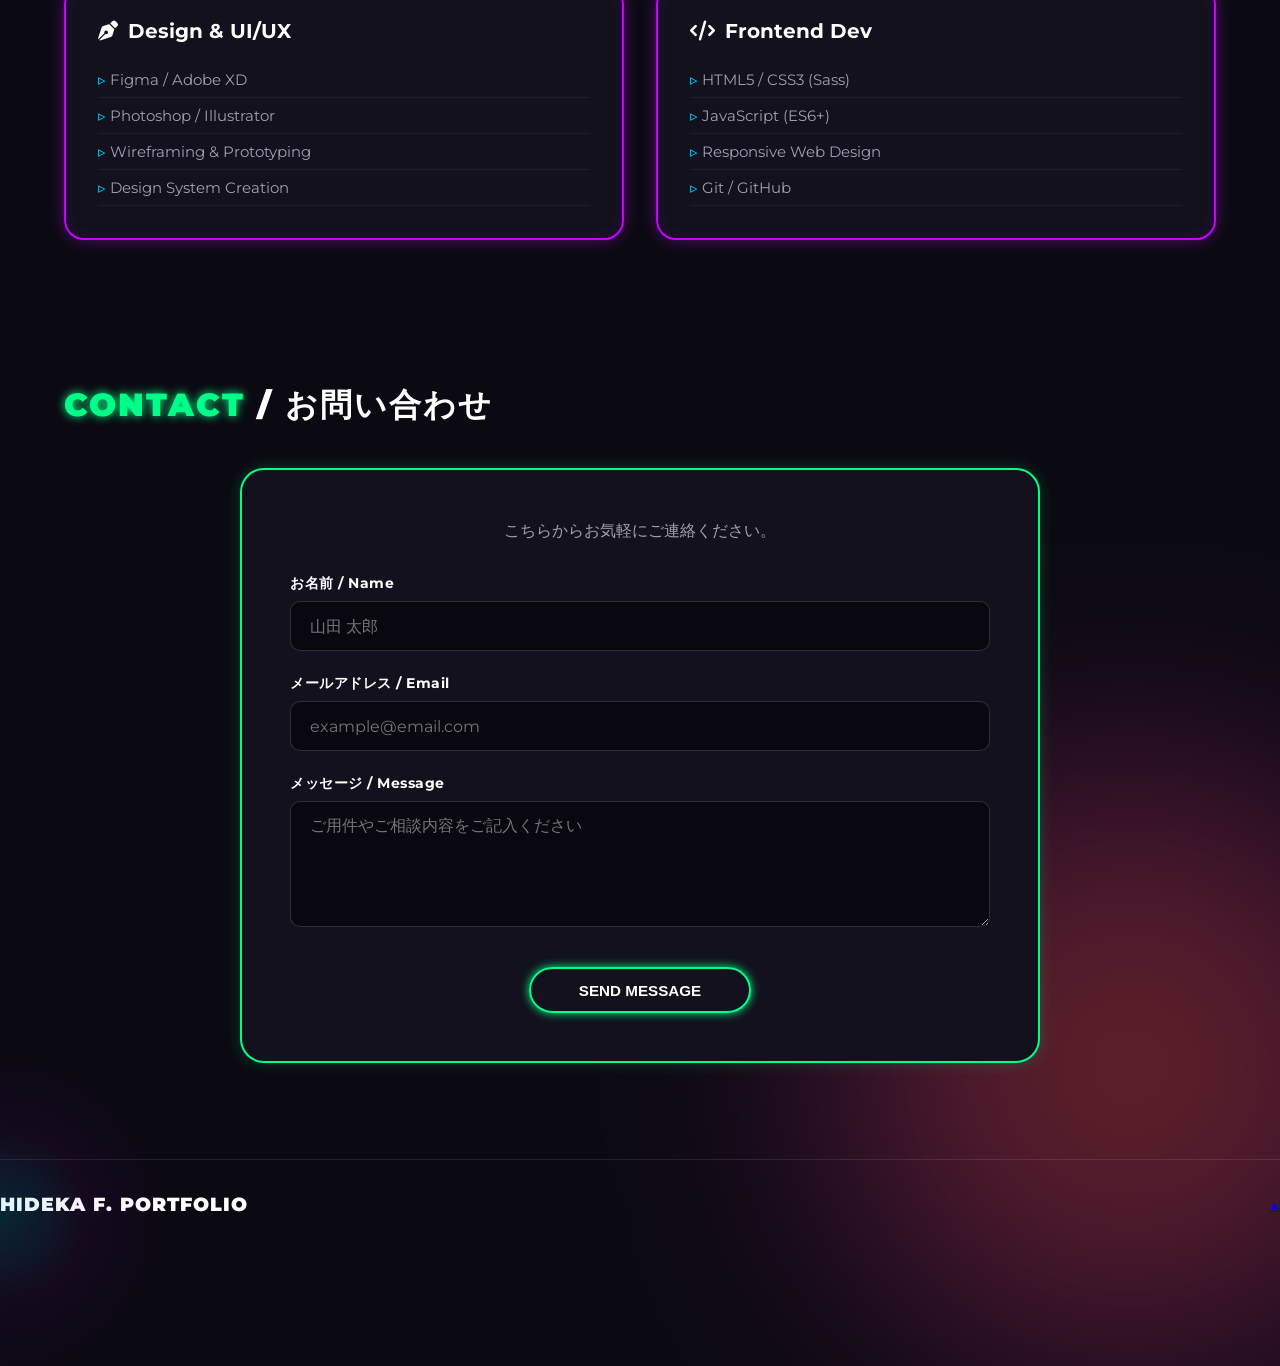
==== commit 7a4ac25c: "ナビゲーションのデザイン微調整" ====
--- a/index.html
+++ b/index.html
@@ -23,7 +23,7 @@
     <div class="logo">
       <span class="logo-highlight">DESIGNER'S PORTFOLIO</span>
       <span class="logo-divider">|</span>
-      <span class="logo-name">HIDEKA F.</span>
+      <span class="logo-name" data-text="HIDEKA F.">HIDEKA F.</span>
     </div>
     <nav class="nav-links">
       <a href="#works">WORKS</a>
--- a/css/style.css
+++ b/css/style.css
@@ -26,7 +26,7 @@
   min-height: 100vh;
   position: relative;
   overflow-x: hidden;
-  padding: 2rem 4rem;
+  padding: 0;
 }
 
 /* --- 背景の発光グラデーション --- */
@@ -59,11 +59,20 @@
   display: flex;
   justify-content: space-between;
   align-items: center;
-  padding-bottom: 1.5rem 0;
   position: sticky;
   top: 0;
+  left: 0;
+  width: 100%;
   z-index: 1000;
-  background-color: var(--bg-color);
+
+  /* 背景色を少し透過させる */
+  background-color: 　rgba(13, 14, 21, 0.8) !important;
+  /* 背後をぼかす（すりガラス効果） */
+  backdrop-filter: blur(12px);
+  -webkit-backdrop-filter: blur(12px);
+
+  padding: 1.5rem 4rem;
+  box-sizing: border-box;
 }
 
 .logo {
@@ -82,9 +91,38 @@
   color: #888;
 }
 
+/* --- HIDEKA F. のデザイン --- */
 .logo-name {
-  color: #ffb800;
-  text-shadow: 0 0 10px rgba(255, 184, 0, 0.5);
+  position: relative;
+  display: inline-block;
+  z-index: 1;
+  /* 文字の中身を透明にする */
+  color: transparent;
+  /* グラデーションのフチをつける */
+  -webkit-text-stroke: 1.5px #ff2a85;
+  /* 文字のグラデーションフチ表現（ブラウザ用） */
+  background: linear-gradient(90deg, #ff2a85, #ff8c00);
+  -webkit-background-clip: text;
+}
+
+.logo-name::before {
+  content: attr(data-text);
+  position: absolute;
+  left: 0;
+  top: 0;
+  z-index: -1;
+
+  /* ピンク〜オレンジのグラデーション */
+  background: linear-gradient(90deg, #ff2a85, #ff8c00);
+  -webkit-background-clip: text;
+  color: transparent;
+
+  /* フチの太さ */
+  -webkit-text-stroke: 3px transparent;
+
+  /* ネオンの発光エフェクト */
+  filter: drop-shadow(0 0 5px rgba(255, 42, 133, 0.8))
+    drop-shadow(0 0 10px rgba(255, 140, 0, 0.6));
 }
 
 .nav-links a {
@@ -105,6 +143,10 @@
 }
 
 /* --- メインコンテンツ（グリッド） --- */
+main {
+  padding: 2rem 4rem;
+}
+
 .container {
   max-width: 1300px;
   margin: 0 auto;
@@ -363,7 +405,7 @@
     rgba(200, 0, 255, 0.05),
     transparent 70%
   );
-  pointer-events: none; /* マウス操作を邪魔しない */
+  pointer-events: none;
   transform: translate(-50%, -50%);
   z-index: 9999;
   transition:
@@ -386,7 +428,6 @@
   transform: translateY(0);
 }
 
-/* 3Dチルト用の視点設定を親要素とカードに付与 */
 .works-grid {
   perspective: 1000px;
 }
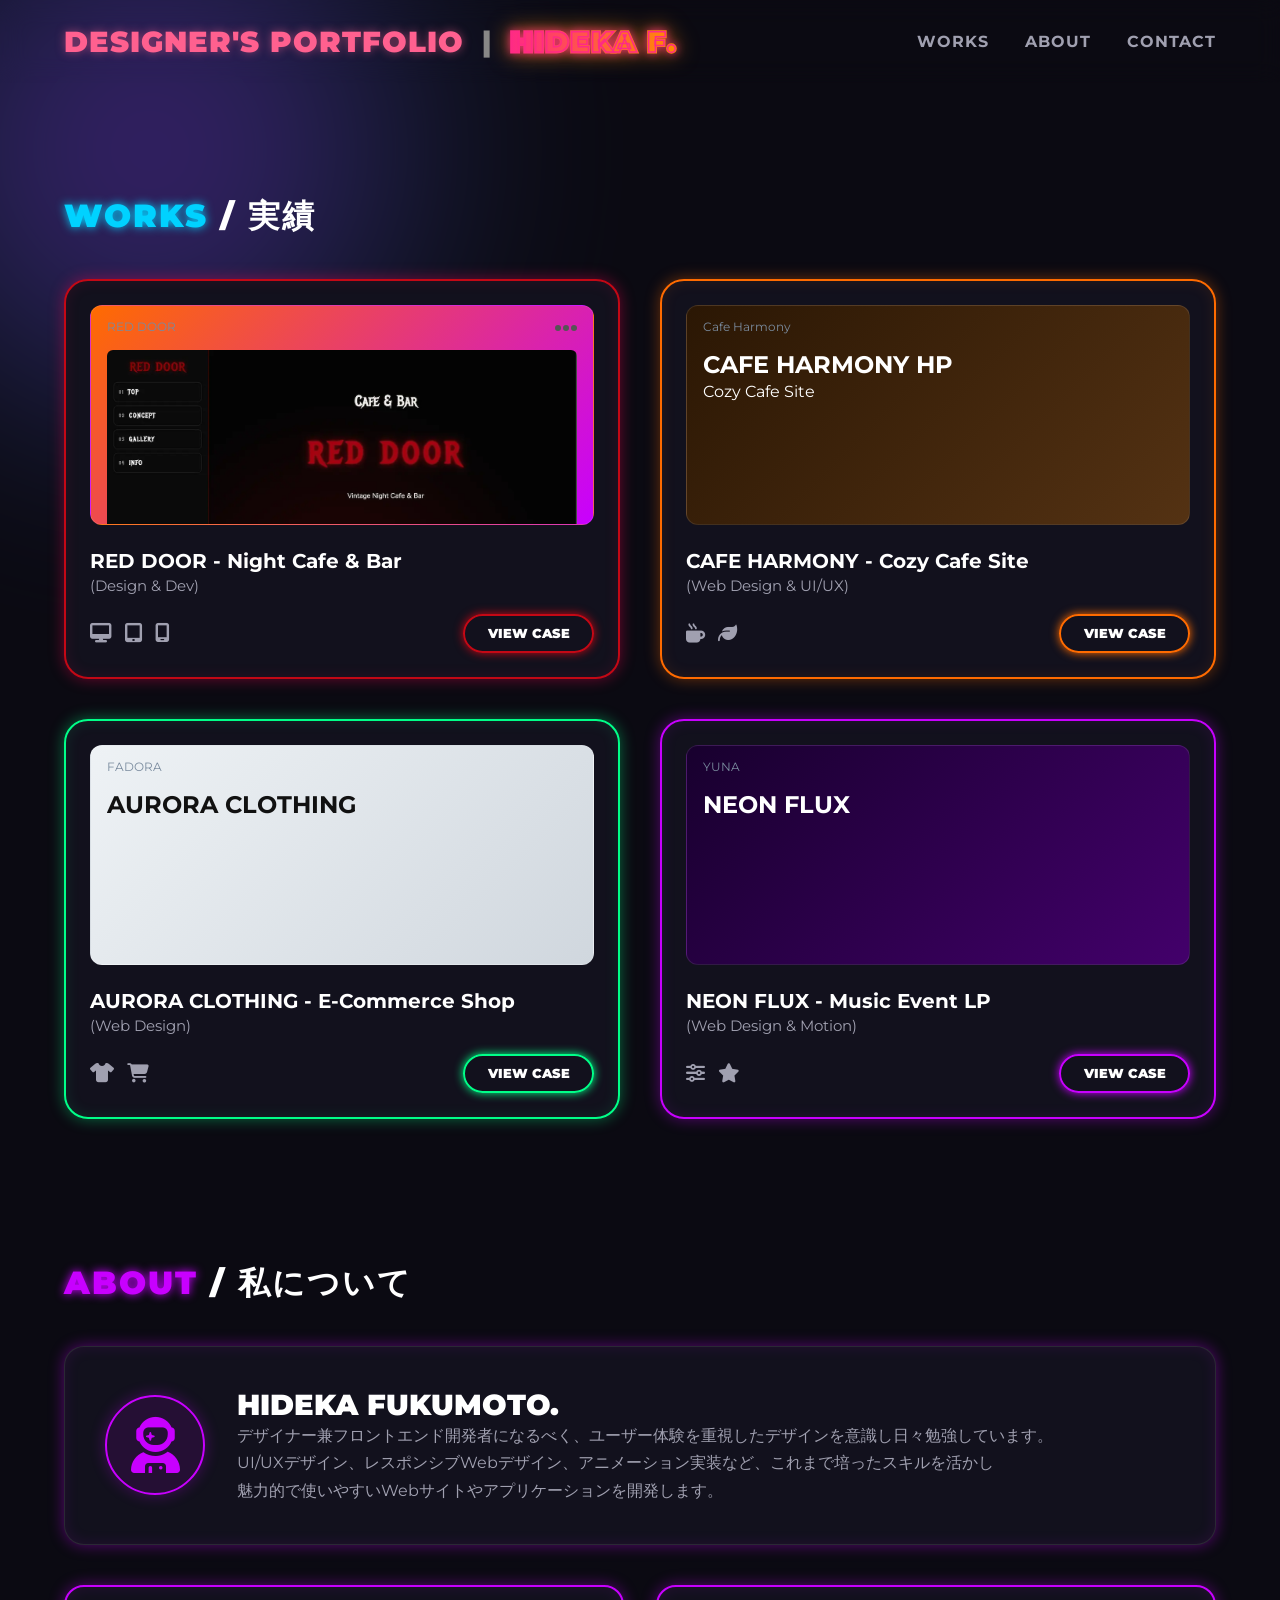
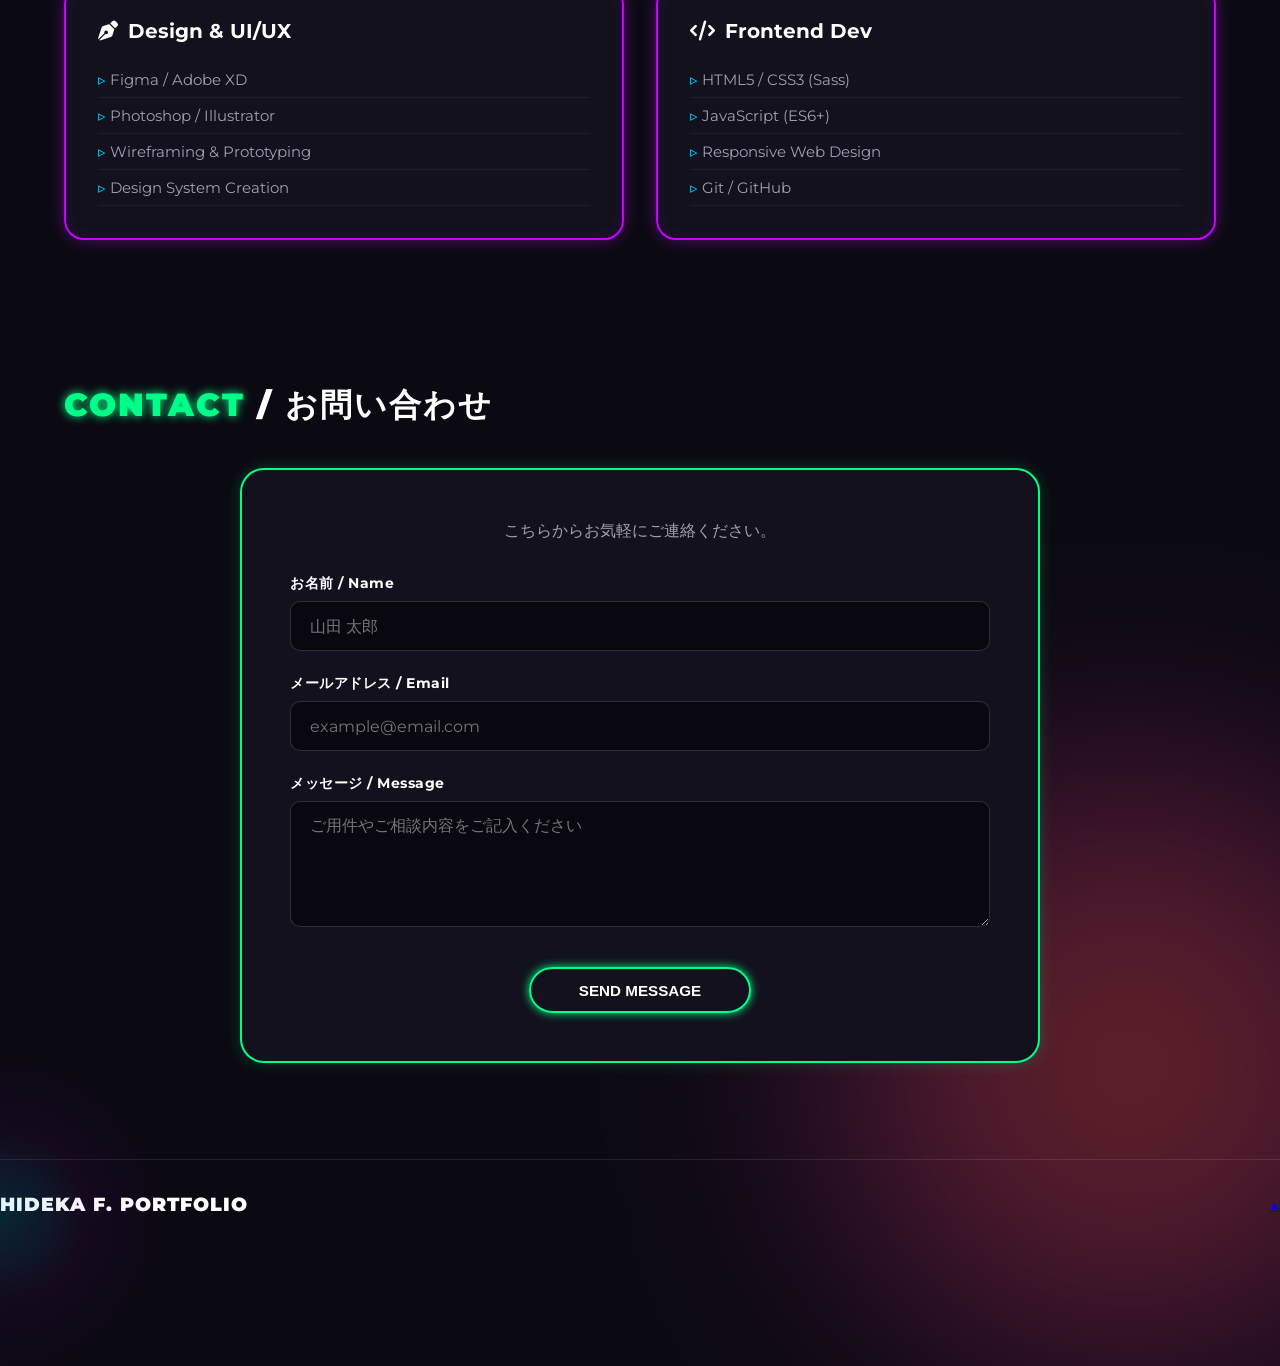
==== commit aef0c1b8: "WORKSの中身実装" ====
--- a/index.html
+++ b/index.html
@@ -47,8 +47,7 @@
               <div class="dots"><span></span><span></span><span></span></div>
             </div>
             <div class="screen-body">
-              <h2>RED DOOR</h2>
-              <p>Night Cafe & Bar</p>
+              <img src="images/2026RED DOOR(圧縮版).webp" alt="RED DOOR プレビュー画像">
             </div>
           </div>
           <div class="card-info">
--- a/css/style.css
+++ b/css/style.css
@@ -211,12 +211,14 @@
   background: #09131d;
   border-radius: 12px;
   height: 220px;
-  padding: 1rem;
+  padding: 0.8rem 1rem 0 1rem;
   margin-bottom: 1.5rem;
   display: flex;
   flex-direction: column;
   justify-content: space-between;
   border: 1px solid rgba(255, 255, 255, 0.1);
+  overflow: hidden;
+  position: relative;
 }
 
 .screen-header {
@@ -224,6 +226,9 @@
   justify-content: space-between;
   font-size: 0.75rem;
   color: #7a8b9e;
+  padding-bottom: 0.6rem;
+  z-index: 2; /* 画像より上に表示 */
+  position: relative;
 }
 
 .dots span {
@@ -232,6 +237,33 @@
   height: 6px;
   background-color: #555;
   border-radius: 50%;
+  margin-left: 2px;
+}
+
+.screen-body {
+  width: 100%;
+  height: calc(100% - 24px); /* ヘッダー分を引いた高さ */
+  margin-top: 0.4rem;
+  border-radius: 6px 6px 0 0;
+  overflow: hidden; /* はみ出た画像を隠す */
+  position: relative;
+}
+
+.screen-body img {
+  width: 100%;
+  height: 100%;
+  object-fit: cover; /* アスペクト比を保って表示 */
+  object-position: top; /* サイトの最上部を表示 */
+  /* スクロールアニメーションの設定 */
+  transition:
+    object-position 2.5s ease-in-out,
+    transform 0.5s ease;
+}
+
+/* ★カードにホバー時のエフェクト */
+.card:hover .screen-body img {
+  /* サイトの最下部までスクロール表示 */
+  object-position: bottom;
 }
 
 .screen-body h2 {
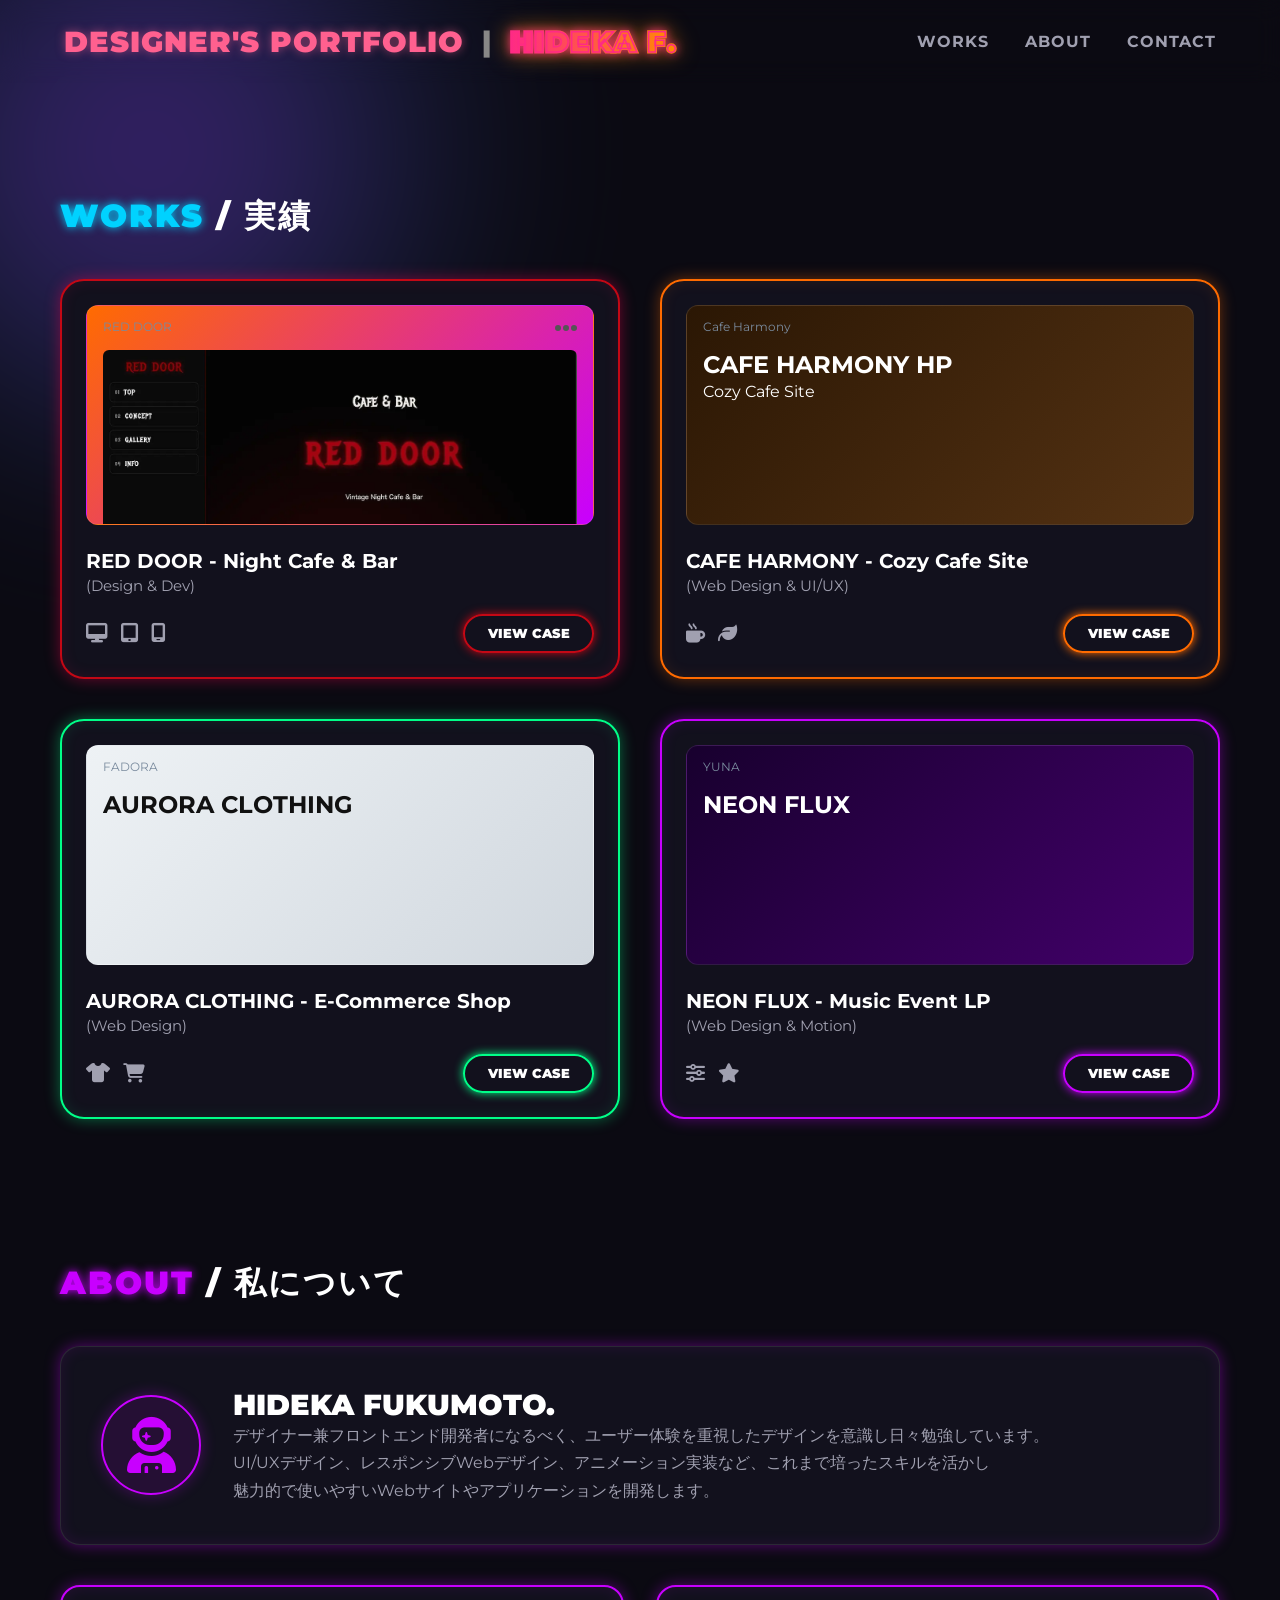
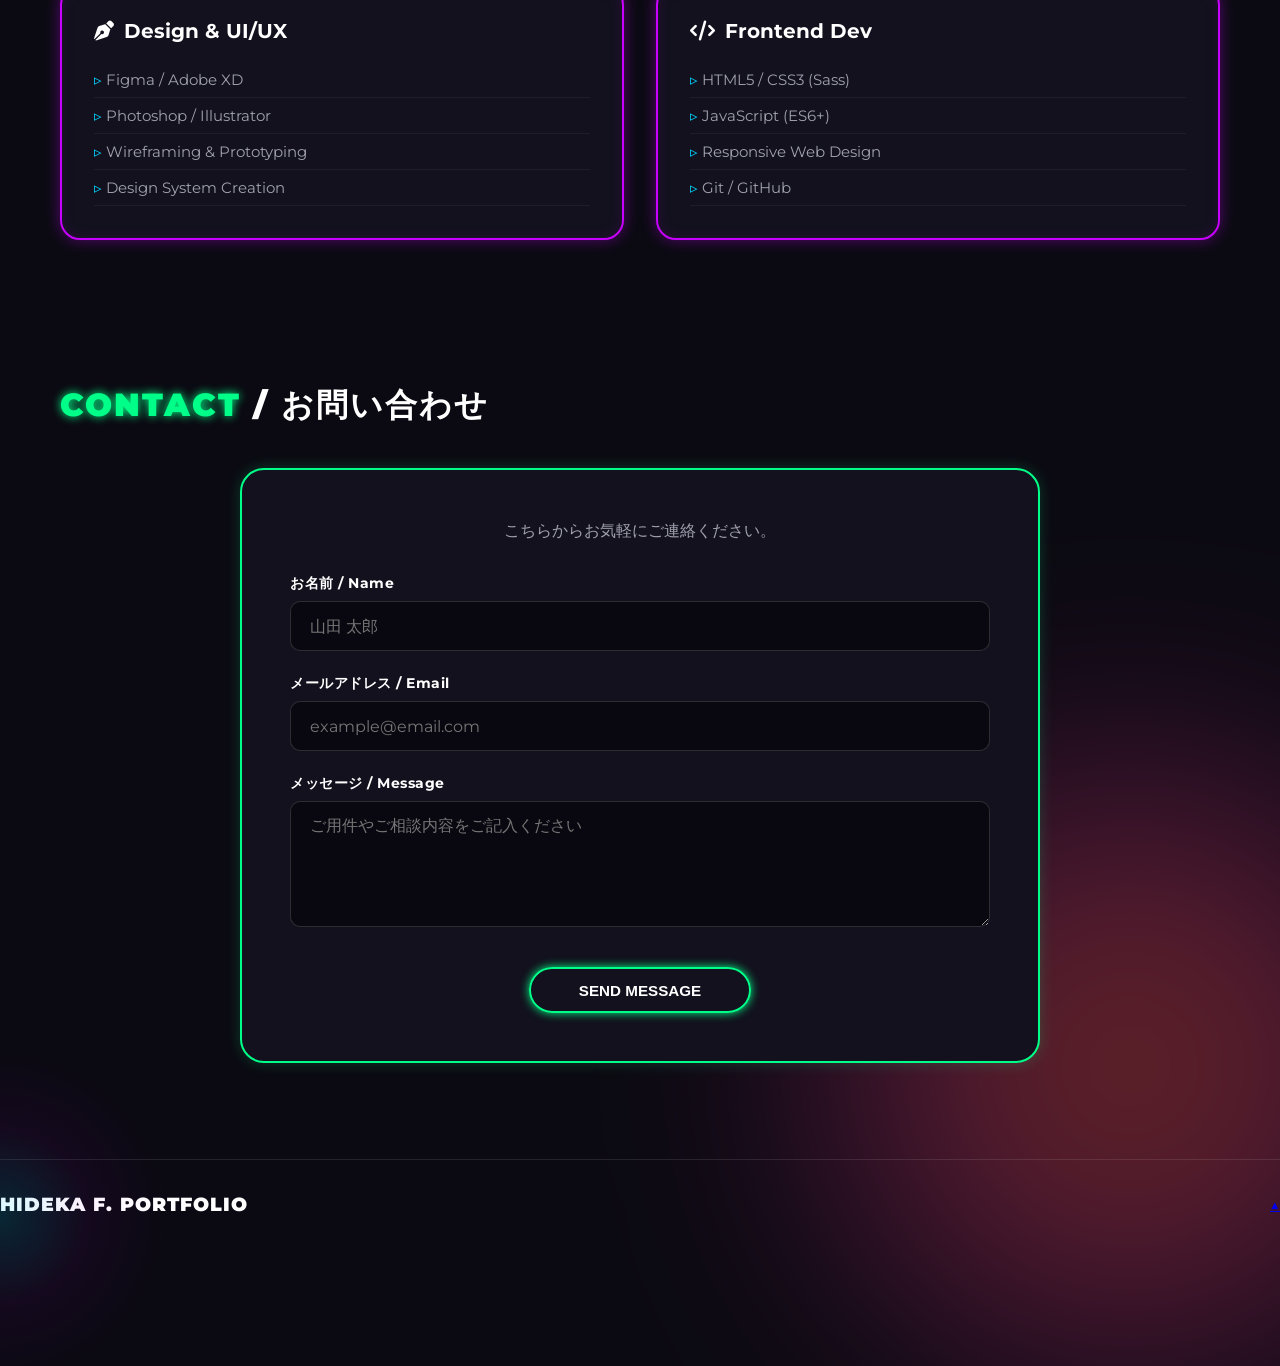
==== commit 210f29af: "モバイル版の幅修正" ====
--- a/index.html
+++ b/index.html
@@ -4,7 +4,8 @@
 <head>
   <meta charset="UTF-8">
   <meta name="viewport" content="width=device-width, initial-scale=1.0">
-  <title>HIDEKA F. | PORTFOLIO</title>
+  <title>HIDEKA F. | PORTFOLIO SITE</title>
+  <meta name="description" content="HIDEKA F.のポートフォリオサイトです。Webデザイン、フロントエンドコーディングの制作実績を掲載しています。">
   <link rel="stylesheet" href="css/style.css">
   <!-- アイコン表示用のFontAwesome (CDN) -->
   <link rel="stylesheet" href="https://cdnjs.cloudflare.com/ajax/libs/font-awesome/6.4.0/css/all.min.css">
--- a/css/style.css
+++ b/css/style.css
@@ -148,8 +148,12 @@
 }
 
 .container {
-  max-width: 1300px;
+  width: 100%;
+  max-width: 1200px;
   margin: 0 auto;
+  padding-left: 20px;
+  padding-right: 20px;
+  box-sizing: border-box;
 }
 
 .works-grid {
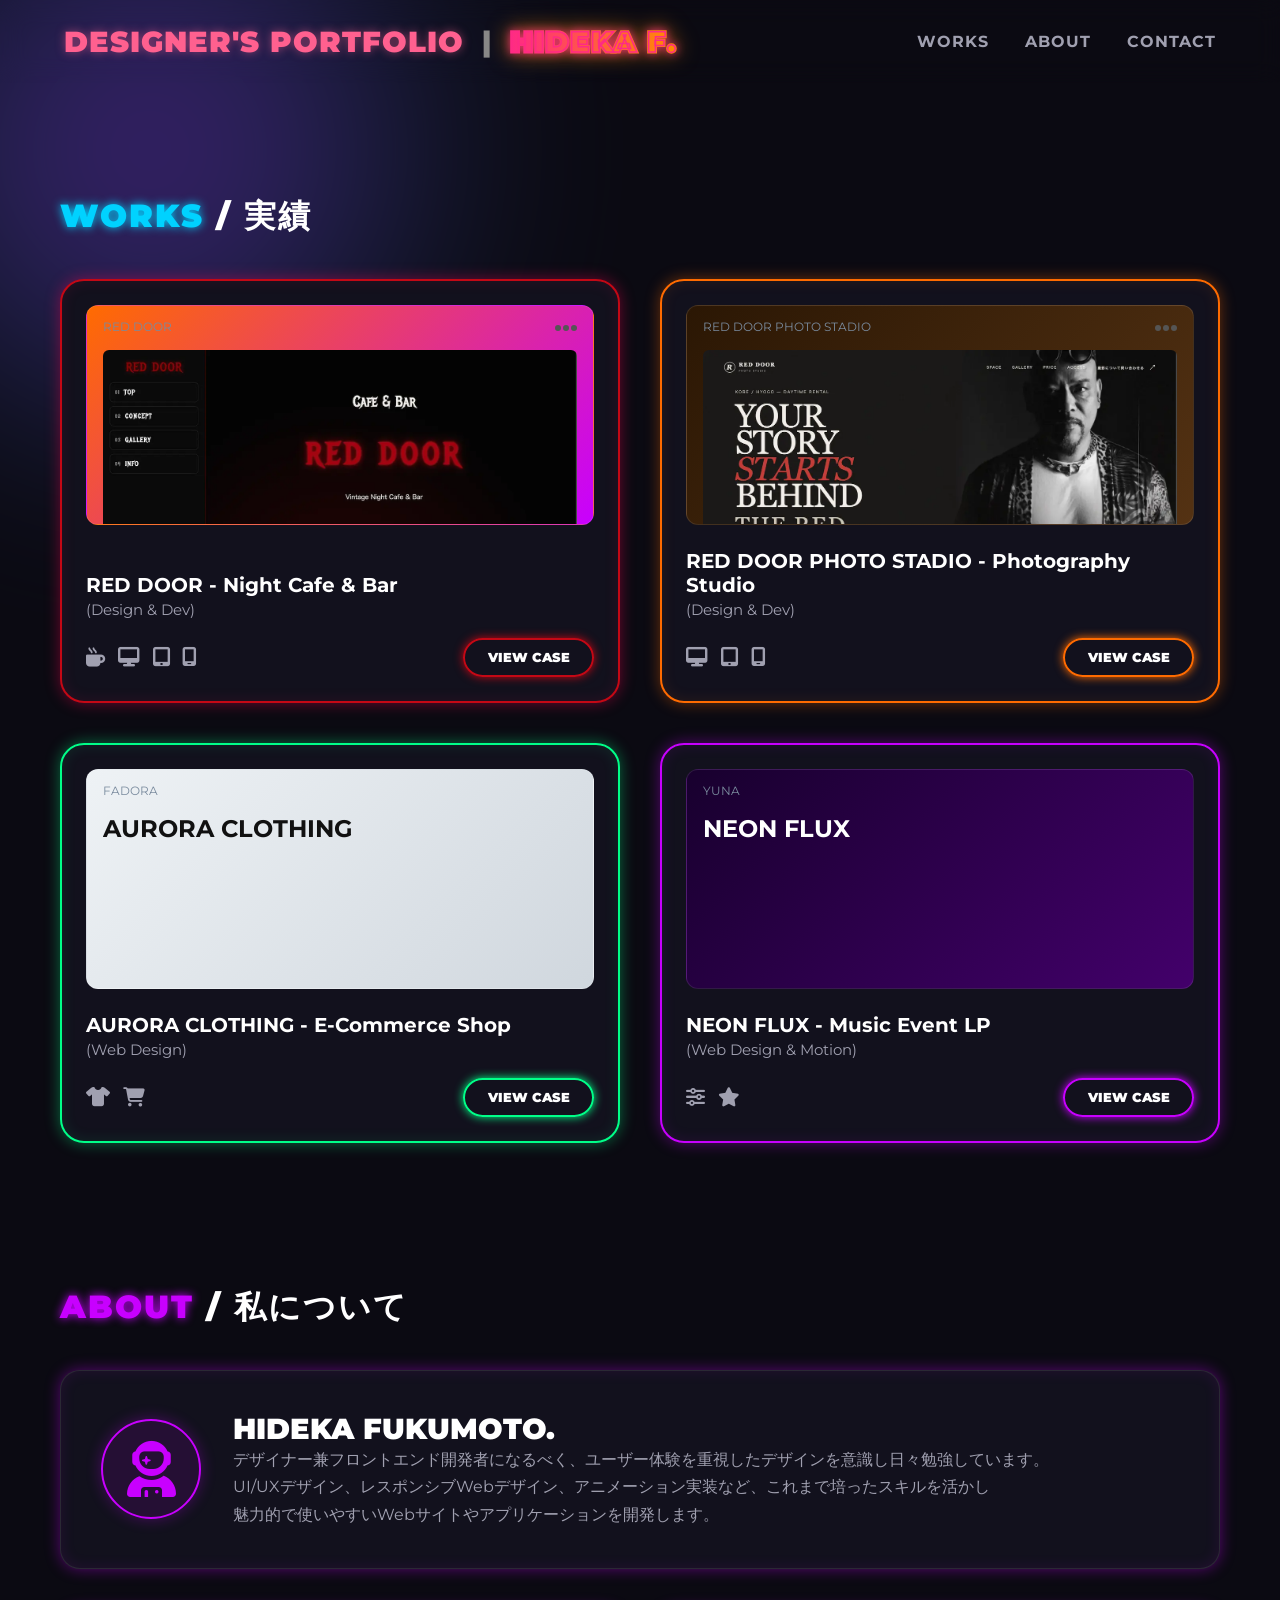
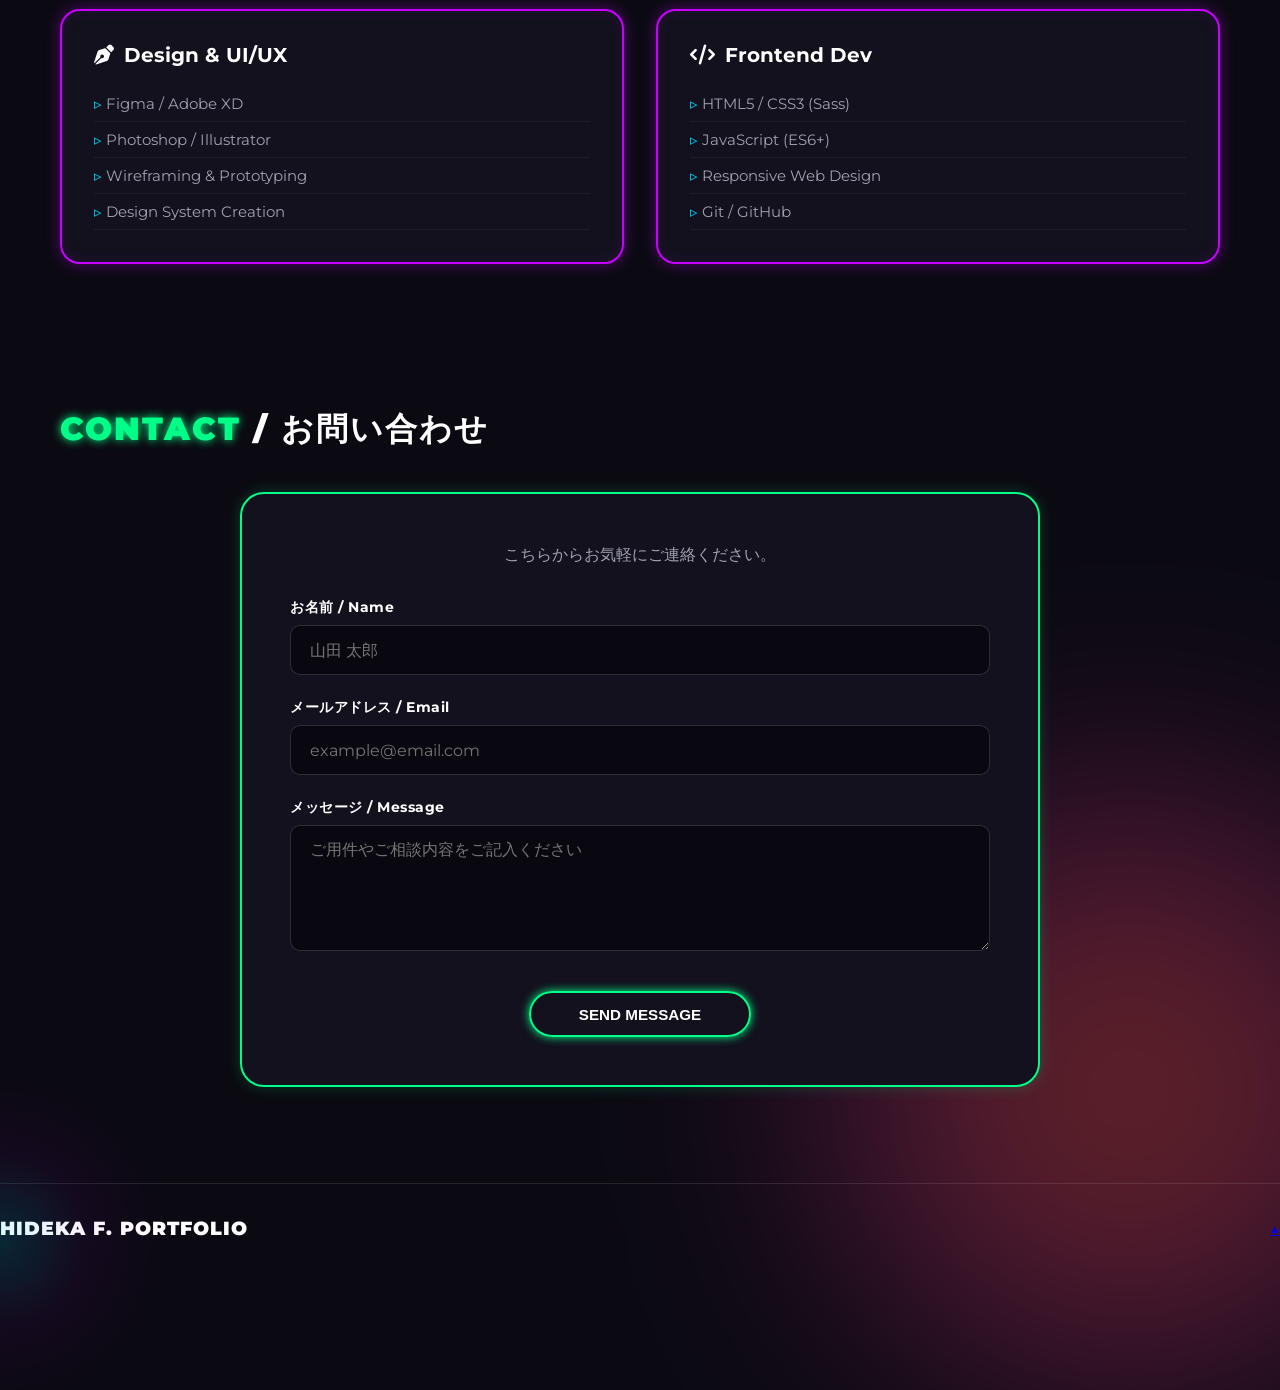
==== commit b2e2c8fa: "works-2,reddoor photstadio追加・編集" ====
--- a/index.html
+++ b/index.html
@@ -45,7 +45,8 @@
           <div class="card-screen bar-bg">
             <div class="screen-header">
               <span>RED DOOR</span>
-              <div class="dots"><span></span><span></span><span></span></div>
+              <div class="dots"><span></span><span></span><span></span>
+              </div>
             </div>
             <div class="screen-body">
               <img src="images/2026RED DOOR(圧縮版).webp" alt="RED DOOR プレビュー画像">
@@ -56,6 +57,7 @@
             <p class="card-subtitle">(Design & Dev)</p>
             <div class="card-footer">
               <div class="device-icons">
+                <i class="fa-solid fa-mug-hot"></i>
                 <i class="fa-solid fa-desktop"></i>
                 <i class="fa-solid fa-tablet-screen-button"></i>
                 <i class="fa-solid fa-mobile-screen"></i>
@@ -65,26 +67,28 @@
           </div>
         </div>
 
-        <!-- CARD 2: ORANGE (CAFE HARMONY) -->
+        <!-- CARD 2: ORANGE (RED DOOR PHOTO STADIO) -->
         <div class="card neon-orange">
           <div class="card-screen cafe-bg">
             <div class="screen-header">
-              <span>Cafe Harmony</span>
+              <span>RED DOOR PHOTO STADIO</span>
+              <div class="dots"><span></span><span></span><span></span>
+              </div>
             </div>
             <div class="screen-body">
-              <h2>CAFE HARMONY HP</h2>
-              <p>Cozy Cafe Site</p>
-            </div>
-          </div>
-          <div class="card-info">
-            <h3 class="card-title">CAFE HARMONY - Cozy Cafe Site</h3>
-            <p class="card-subtitle">(Web Design & UI/UX)</p>
-            <div class="card-footer">
-              <div class="device-icons">
-                <i class="fa-solid fa-mug-hot"></i>
-                <i class="fa-solid fa-leaf"></i>
-              </div>
-              <a href="#" class="btn btn-orange">VIEW CASE</a>
+              <img src="images/RD PHOTO STUDIO(圧縮版).webp" alt="RED DOOR PHOTO STADIO プレビュー画像">
+            </div>
+          </div>
+          <div class="card-info">
+            <h3 class="card-title">RED DOOR PHOTO STADIO - Photography Studio</h3>
+            <p class="card-subtitle">(Design & Dev)</p>
+            <div class="card-footer">
+              <div class="device-icons">
+                <i class="fa-solid fa-desktop"></i>
+                <i class="fa-solid fa-tablet-screen-button"></i>
+                <i class="fa-solid fa-mobile-screen"></i>
+              </div>
+              <a href="https://hidekaxxx.github.io/RED-DOOR-PHOTO-STUDIO/" class="btn btn-orange">VIEW CASE</a>
             </div>
           </div>
         </div>
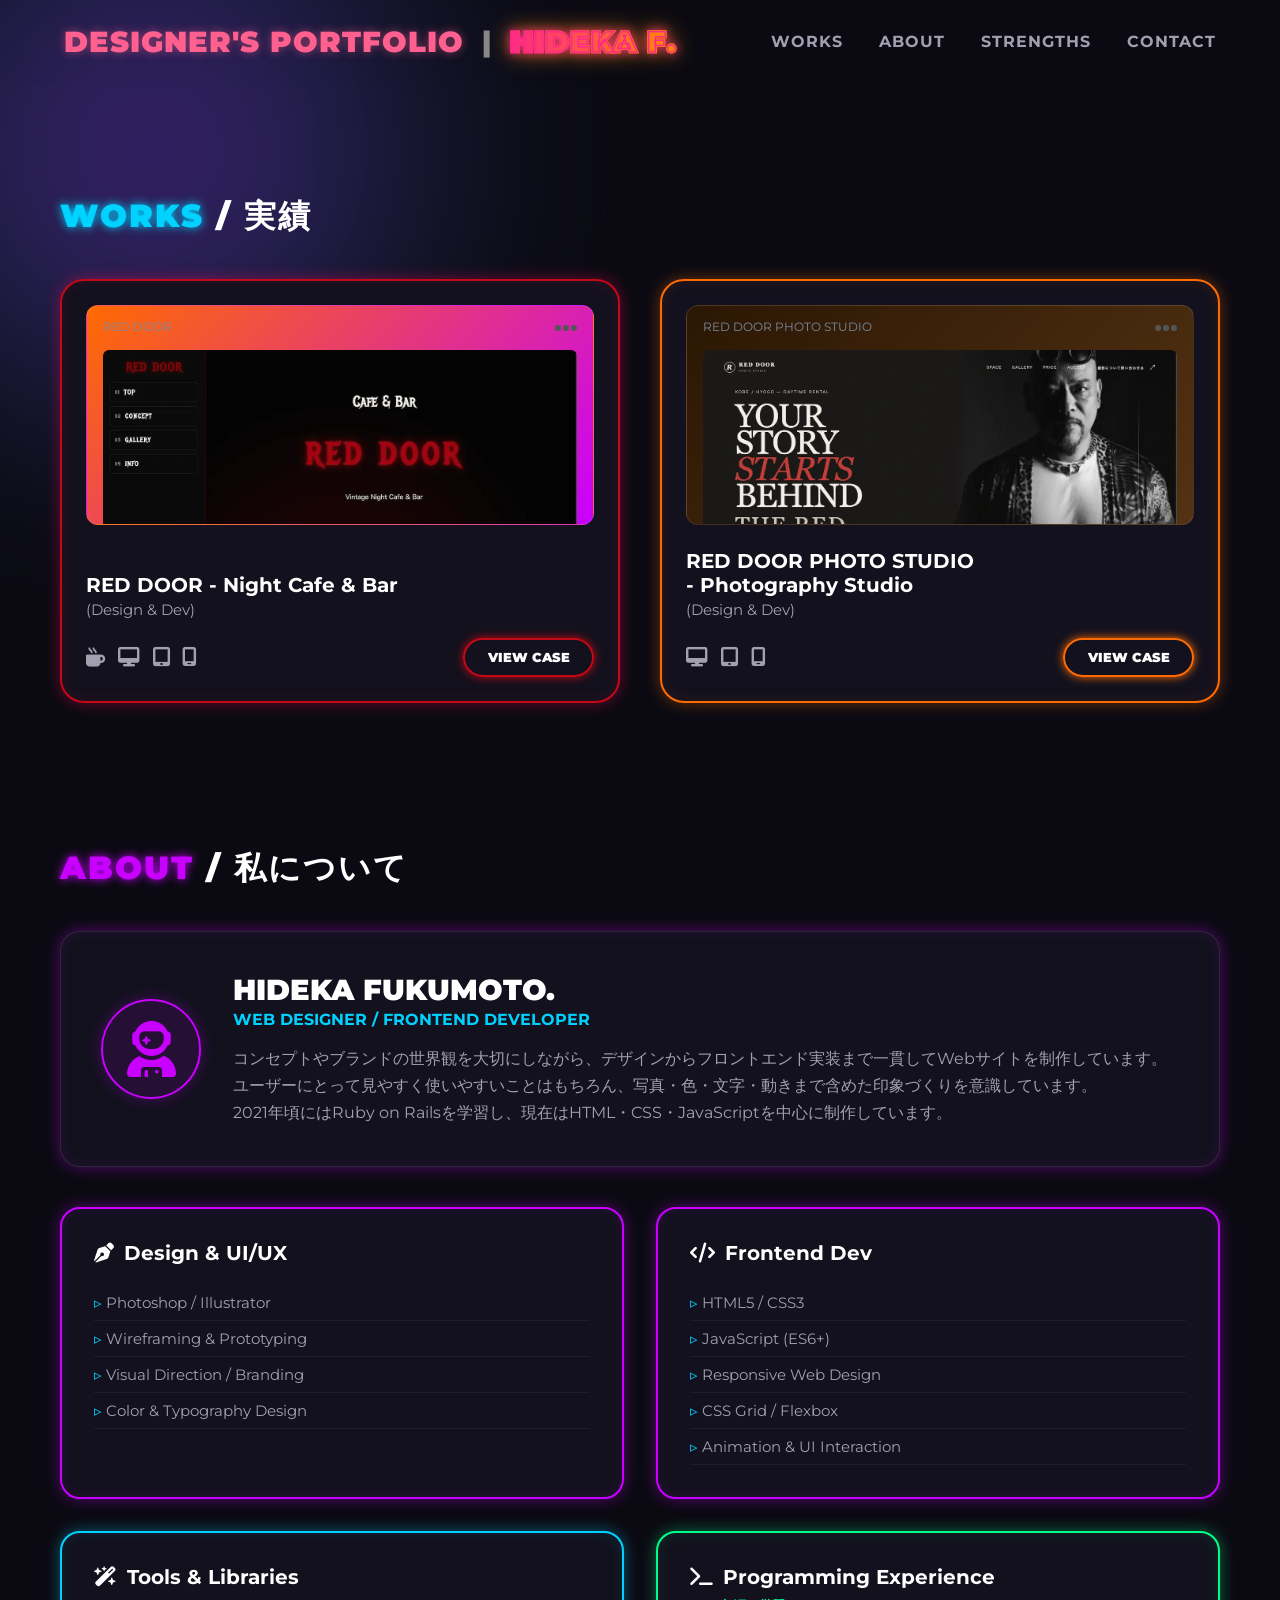
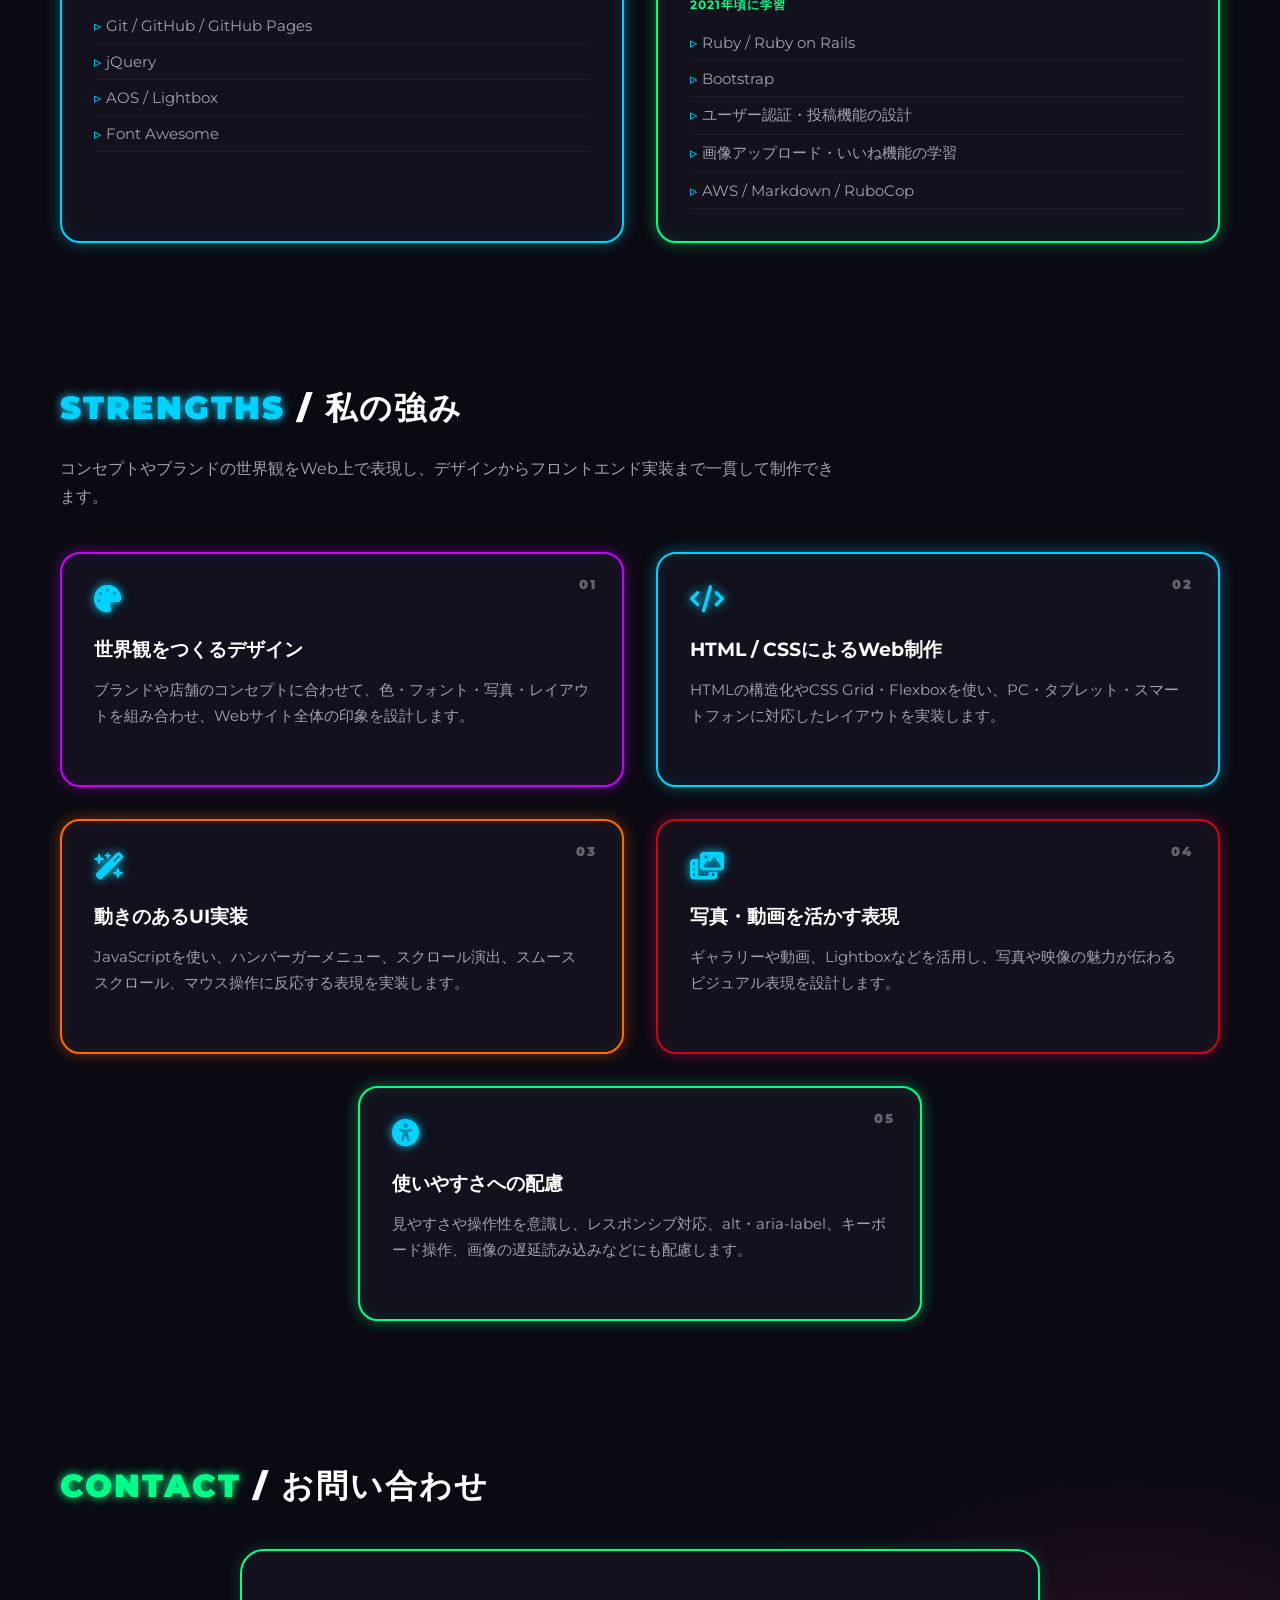
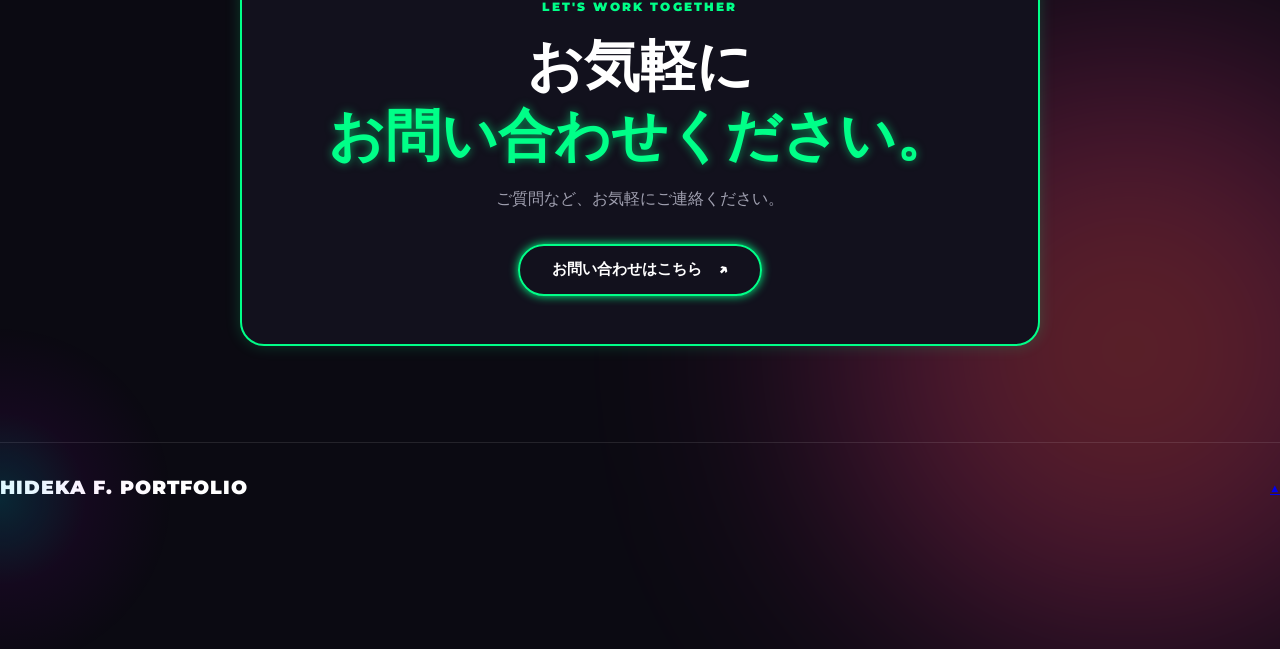
==== commit 5e23adb7: "メールフォーム追加、スキル、強み追加" ====
--- a/index.html
+++ b/index.html
@@ -29,6 +29,7 @@
     <nav class="nav-links">
       <a href="#works">WORKS</a>
       <a href="#about">ABOUT</a>
+      <a href="#strengths">STRENGTHS</a>
       <a href="#contact">CONTACT</a>
     </nav>
   </header>
@@ -67,20 +68,22 @@
           </div>
         </div>
 
-        <!-- CARD 2: ORANGE (RED DOOR PHOTO STADIO) -->
+        <!-- CARD 2: ORANGE (RED DOOR PHOTO STUDIO) -->
         <div class="card neon-orange">
-          <div class="card-screen cafe-bg">
-            <div class="screen-header">
-              <span>RED DOOR PHOTO STADIO</span>
+          <div class="card-screen photo-bg">
+            <div class="screen-header">
+              <span>RED DOOR PHOTO STUDIO</span>
               <div class="dots"><span></span><span></span><span></span>
               </div>
             </div>
             <div class="screen-body">
-              <img src="images/RD PHOTO STUDIO(圧縮版).webp" alt="RED DOOR PHOTO STADIO プレビュー画像">
-            </div>
-          </div>
-          <div class="card-info">
-            <h3 class="card-title">RED DOOR PHOTO STADIO - Photography Studio</h3>
+              <img src="images/RD PHOTO STUDIO(圧縮版).webp" alt="RED DOOR PHOTO STUDIO プレビュー画像">
+            </div>
+          </div>
+          <div class="card-info">
+            <h3 class="card-title">RED DOOR PHOTO STUDIO
+              <br>- Photography Studio
+            </h3>
             <p class="card-subtitle">(Design & Dev)</p>
             <div class="card-footer">
               <div class="device-icons">
@@ -93,18 +96,18 @@
           </div>
         </div>
 
-        <!-- CARD 3: GREEN (AURORA CLOTHING) -->
-        <div class="card neon-green">
+        <!-- CARD 3: GREEN (FASHION EC) -->
+        <!-- <div class="card neon-green">
           <div class="card-screen clothing-bg">
             <div class="screen-header">
-              <span>FADORA</span>
+              <span>MAKANA</span>
             </div>
             <div class="screen-body dark-text">
-              <h2>AURORA CLOTHING</h2>
-            </div>
-          </div>
-          <div class="card-info">
-            <h3 class="card-title">AURORA CLOTHING - E-Commerce Shop</h3>
+              <h2>MAKANA</h2>
+            </div>
+          </div>
+          <div class="card-info">
+            <h3 class="card-title">MAKANA - FASHION EC</h3>
             <p class="card-subtitle">(Web Design)</p>
             <div class="card-footer">
               <div class="device-icons">
@@ -114,20 +117,20 @@
               <a href="#" class="btn btn-green">VIEW CASE</a>
             </div>
           </div>
-        </div>
-
-        <!-- CARD 4: PURPLE (NEON FLUX) -->
-        <div class="card neon-purple">
+        </div> -->
+
+        <!-- CARD 4: PURPLE (AI MODEL HP LP) -->
+        <!-- <div class="card neon-purple">
           <div class="card-screen neon-bg">
             <div class="screen-header">
-              <span>YUNA</span>
+              <span>AI</span>
             </div>
             <div class="screen-body">
-              <h2>NEON FLUX</h2>
-            </div>
-          </div>
-          <div class="card-info">
-            <h3 class="card-title">NEON FLUX - Music Event LP</h3>
+              <h2>AI- Model HP LP</h2>
+            </div>
+          </div>
+          <div class="card-info">
+            <h3 class="card-title">AI- Model HP LP</h3>
             <p class="card-subtitle">(Web Design & Motion)</p>
             <div class="card-footer">
               <div class="device-icons">
@@ -137,7 +140,7 @@
               <a href="#" class="btn btn-purple">VIEW CASE</a>
             </div>
           </div>
-        </div>
+        </div> -->
 
       </div>
     </section>
@@ -154,10 +157,11 @@
           </div>
           <div class="profile-text">
             <h3>HIDEKA FUKUMOTO.</h3>
+            <p class="subtitle">WEB DESIGNER / FRONTEND DEVELOPER</p>
             <p class="description">
-              デザイナー兼フロントエンド開発者になるべく、ユーザー体験を重視したデザインを意識し日々勉強しています。<br>
-              UI/UXデザイン、レスポンシブWebデザイン、アニメーション実装など、これまで培ったスキルを活かし<br>
-              魅力的で使いやすいWebサイトやアプリケーションを開発します。
+              コンセプトやブランドの世界観を大切にしながら、デザインからフロントエンド実装まで一貫してWebサイトを制作しています。<br>
+              ユーザーにとって見やすく使いやすいことはもちろん、写真・色・文字・動きまで含めた印象づくりを意識しています。<br>
+              2021年頃にはRuby on Railsを学習し、現在はHTML・CSS・JavaScriptを中心に制作しています。
             </p>
           </div>
         </div>
@@ -167,47 +171,100 @@
           <div class="skill-card neon-purple">
             <h4><i class="fa-solid fa-pen-nib"></i> Design & UI/UX</h4>
             <ul>
-              <li>Figma / Adobe XD</li>
               <li>Photoshop / Illustrator</li>
               <li>Wireframing & Prototyping</li>
-              <li>Design System Creation</li>
+              <li>Visual Direction / Branding</li>
+              <li>Color & Typography Design</li>
             </ul>
           </div>
           <div class="skill-card neon-purple">
             <h4><i class="fa-solid fa-code"></i> Frontend Dev</h4>
             <ul>
-              <li>HTML5 / CSS3 (Sass)</li>
+              <li>HTML5 / CSS3</li>
               <li>JavaScript (ES6+)</li>
               <li>Responsive Web Design</li>
-              <li>Git / GitHub</li>
-            </ul>
-          </div>
-        </div>
-
-      </div>
-    </section>
-
-    <!-- SECTION 3: CONTACT -->
+              <li>CSS Grid / Flexbox</li>
+              <li>Animation & UI Interaction</li>
+            </ul>
+          </div>
+          <div class="skill-card neon-blue">
+            <h4><i class="fa-solid fa-wand-magic-sparkles"></i> Tools & Libraries</h4>
+            <ul>
+              <li>Git / GitHub / GitHub Pages</li>
+              <li>jQuery</li>
+              <li>AOS / Lightbox</li>
+              <li>Font Awesome</li>
+            </ul>
+          </div>
+          <div class="skill-card neon-green">
+            <h4><i class="fa-solid fa-terminal"></i> Programming Experience</h4>
+            <p class="skill-note">2021年頃に学習</p>
+            <ul>
+              <li>Ruby / Ruby on Rails</li>
+              <li>Bootstrap</li>
+              <li>ユーザー認証・投稿機能の設計</li>
+              <li>画像アップロード・いいね機能の学習</li>
+              <li>AWS / Markdown / RuboCop</li>
+            </ul>
+          </div>
+        </div>
+
+      </div>
+    </section>
+
+    <!-- SECTION 3: STRENGTHS -->
+    <section id="strengths" class="section">
+      <h2 class="section-title"><span class="neon-text-blue">STRENGTHS</span> / 私の強み</h2>
+      <p class="strengths-lead">
+        コンセプトやブランドの世界観をWeb上で表現し、デザインからフロントエンド実装まで一貫して制作できます。
+      </p>
+
+      <div class="strengths-grid">
+        <article class="strength-card neon-purple">
+          <span class="strength-no">01</span>
+          <i class="fa-solid fa-palette strength-icon"></i>
+          <h3>世界観をつくるデザイン</h3>
+          <p>ブランドや店舗のコンセプトに合わせて、色・フォント・写真・レイアウトを組み合わせ、Webサイト全体の印象を設計します。</p>
+        </article>
+
+        <article class="strength-card neon-blue">
+          <span class="strength-no">02</span>
+          <i class="fa-solid fa-code strength-icon"></i>
+          <h3>HTML / CSSによるWeb制作</h3>
+          <p>HTMLの構造化やCSS Grid・Flexboxを使い、PC・タブレット・スマートフォンに対応したレイアウトを実装します。</p>
+        </article>
+
+        <article class="strength-card neon-orange">
+          <span class="strength-no">03</span>
+          <i class="fa-solid fa-wand-magic-sparkles strength-icon"></i>
+          <h3>動きのあるUI実装</h3>
+          <p>JavaScriptを使い、ハンバーガーメニュー、スクロール演出、スムーススクロール、マウス操作に反応する表現を実装します。</p>
+        </article>
+
+        <article class="strength-card neon-red">
+          <span class="strength-no">04</span>
+          <i class="fa-solid fa-photo-film strength-icon"></i>
+          <h3>写真・動画を活かす表現</h3>
+          <p>ギャラリーや動画、Lightboxなどを活用し、写真や映像の魅力が伝わるビジュアル表現を設計します。</p>
+        </article>
+
+        <article class="strength-card strength-card-wide neon-green">
+          <span class="strength-no">05</span>
+          <i class="fa-solid fa-universal-access strength-icon"></i>
+          <h3>使いやすさへの配慮</h3>
+          <p>見やすさや操作性を意識し、レスポンシブ対応、alt・aria-label、キーボード操作、画像の遅延読み込みなどにも配慮します。</p>
+        </article>
+      </div>
+    </section>
+
+    <!-- SECTION 4: CONTACT -->
     <section id="contact" class="section">
       <h2 class="section-title"><span class="neon-text-green">CONTACT</span> / お問い合わせ</h2>
       <div class="contact-container">
-        <p class="contact-lead">こちらからお気軽にご連絡ください。</p>
-
-        <form class="contact-form" onsubmit="event.preventDefault(送信完了); alert('メッセージが送信されました！');">
-          <div class="form-group">
-            <label for="name">お名前 / Name</label>
-            <input type="text" id="name" placeholder="山田 太郎" required>
-          </div>
-          <div class="form-group">
-            <label for="email">メールアドレス / Email</label>
-            <input type="email" id="email" placeholder="example@email.com" required>
-          </div>
-          <div class="form-group">
-            <label for="message">メッセージ / Message</label>
-            <textarea id="message" rows="5" placeholder="ご用件やご相談内容をご記入ください" required></textarea>
-          </div>
-          <button type="submit" class="btn btn-green btn-submit">SEND MESSAGE</button>
-        </form>
+        <p class="contact-kicker">LET'S WORK TOGETHER</p>
+        <h3 class="contact-title">お気軽に<br><em>お問い合わせください。</em></h3>
+        <p class="contact-lead">ご質問など、お気軽にご連絡ください。</p>
+        <a class="btn btn-green contact-cta" href="contact.html">お問い合わせはこちら <span>↗</span></a>
       </div>
     </section>
 
--- a/css/style.css
+++ b/css/style.css
@@ -210,6 +210,13 @@
     inset 0 0 15px rgba(200, 0, 255, 0.1);
 }
 
+.neon-blue {
+  border: 2px solid var(--neon-blue);
+  box-shadow:
+    0 0 15px rgba(0, 210, 255, 0.4),
+    inset 0 0 15px rgba(0, 210, 255, 0.1);
+}
+
 /* --- カード内スクリーンモックアップ --- */
 .card-screen {
   background: #09131d;
@@ -279,7 +286,7 @@
   background: linear-gradient(135deg, #ff6b00, #c800ff);
   color: #fff;
 }
-.cafe-bg {
+.photo-bg {
   background: linear-gradient(135deg, #2b1704, #543213);
 }
 .clothing-bg {
@@ -549,7 +556,7 @@
 
 .skills-grid {
   display: grid;
-  grid-template-columns: repeat(2, 1fr);
+  grid-template-columns: repeat(2, minmax(0, 1fr));
   gap: 2rem;
 }
 
@@ -557,6 +564,7 @@
   background: var(--card-bg);
   padding: 2rem;
   border-radius: 20px;
+  height: 100%;
 }
 
 .skill-card h4 {
@@ -567,6 +575,14 @@
   gap: 0.6rem;
 }
 
+.skill-note {
+  color: var(--neon-green);
+  font-size: 0.78rem;
+  font-weight: 700;
+  letter-spacing: 0.08em;
+  margin: -0.7rem 0 0.7rem;
+}
+
 .skill-card ul {
   list-style: none;
   padding-left: 0;
@@ -582,6 +598,69 @@
 .skill-card li::before {
   content: "▹ ";
   color: var(--neon-blue);
+}
+
+/* --- STRENGTHS セクション --- */
+.strengths-lead {
+  max-width: 780px;
+  color: var(--text-muted);
+  line-height: 1.8;
+  margin: -1rem 0 2.5rem;
+}
+
+.strengths-grid {
+  display: grid;
+  grid-template-columns: repeat(2, minmax(0, 1fr));
+  gap: 2rem;
+}
+
+.strength-card {
+  position: relative;
+  min-height: 235px;
+  padding: 2rem;
+  border-radius: 20px;
+  background: var(--card-bg);
+  overflow: hidden;
+  transition: transform 0.3s ease;
+}
+
+.strength-card:hover {
+  transform: translateY(-6px);
+}
+
+.strength-card-wide {
+  grid-column: 1 / -1;
+  width: calc(50% - 1rem);
+  justify-self: center;
+}
+
+.strength-no {
+  position: absolute;
+  top: 1.4rem;
+  right: 1.6rem;
+  color: rgba(255, 255, 255, 0.35);
+  font-size: 0.8rem;
+  font-weight: 900;
+  letter-spacing: 0.12em;
+}
+
+.strength-icon {
+  margin-bottom: 1.4rem;
+  color: var(--neon-blue);
+  font-size: 1.7rem;
+  text-shadow: 0 0 10px currentColor;
+}
+
+.strength-card h3 {
+  margin-bottom: 0.8rem;
+  font-size: 1.2rem;
+  line-height: 1.45;
+}
+
+.strength-card p {
+  color: var(--text-muted);
+  font-size: 0.92rem;
+  line-height: 1.8;
 }
 
 /* ---  CONTACT セクション --- */
@@ -597,15 +676,62 @@
 
 .contact-lead {
   color: var(--text-muted);
-  margin-bottom: 2rem;
+  margin: 0 auto 2rem;
   text-align: center;
   line-height: 1.6;
 }
 
+.contact-kicker {
+  color: var(--neon-green);
+  font-size: 0.75rem;
+  font-weight: 900;
+  letter-spacing: 0.18em;
+  text-align: center;
+}
+
+.contact-title {
+  margin: 1rem 0;
+  color: var(--text-main);
+  font-size: clamp(2rem, 5vw, 3.5rem);
+  font-weight: 900;
+  line-height: 1.25;
+  text-align: center;
+}
+
+.contact-title em {
+  color: var(--neon-green);
+  font-style: normal;
+  text-shadow: 0 0 10px rgba(0, 255, 136, 0.55);
+}
+
+.contact-cta {
+  display: block;
+  width: fit-content;
+  margin: 0 auto;
+  padding: 0.85rem 2rem;
+  font-size: 0.95rem;
+}
+
+.contact-cta span {
+  margin-left: 0.8rem;
+  transition: transform 0.25s ease;
+}
+
+.contact-cta:hover span {
+  transform: translate(3px, -3px);
+}
+
+.contact-page {
+  min-height: 100vh;
+  padding-top: 7rem;
+  padding-bottom: 5rem;
+}
+
 .contact-form {
   display: flex;
   flex-direction: column;
   gap: 1.5rem;
+  margin-top: 2rem;
 }
 
 .form-group {
@@ -615,9 +741,9 @@
 }
 
 .form-group label {
+  color: var(--text-main);
   font-size: 0.85rem;
   font-weight: 700;
-  color: var(--text-main);
   letter-spacing: 0.5px;
 }
 
@@ -626,11 +752,11 @@
   background: #090810;
   border: 1px solid rgba(255, 255, 255, 0.15);
   border-radius: 10px;
-  padding: 0.9rem 1.2rem;
   color: #fff;
   font-family: inherit;
   font-size: 1rem;
   outline: none;
+  padding: 0.9rem 1.2rem;
   transition:
     border-color 0.3s,
     box-shadow 0.3s;
@@ -645,9 +771,38 @@
 .btn-submit {
   align-self: center;
   cursor: pointer;
-  padding: 0.8rem 3rem;
   font-size: 0.95rem;
   margin-top: 1rem;
+  padding: 0.8rem 3rem;
+}
+
+.contact-back {
+  display: block;
+  margin-top: 1.8rem;
+  color: var(--text-muted);
+  font-size: 0.85rem;
+  text-align: center;
+  transition: color 0.3s ease;
+}
+
+.contact-back:hover {
+  color: var(--neon-green);
+}
+
+.contact-email {
+  margin-top: 1.8rem;
+  color: var(--text-muted);
+  font-size: 0.85rem;
+  text-align: center;
+}
+
+.contact-email a {
+  color: var(--neon-green);
+  transition: opacity 0.3s ease;
+}
+
+.contact-email a:hover {
+  opacity: 0.75;
 }
 
 /* スマホ表示の調整 */
@@ -659,6 +814,13 @@
   .skills-grid {
     grid-template-columns: 1fr;
   }
+  .strengths-grid {
+    grid-template-columns: 1fr;
+  }
+  .strength-card-wide {
+    grid-column: auto;
+    width: 100%;
+  }
   .contact-container {
     padding: 1.5rem;
   }
